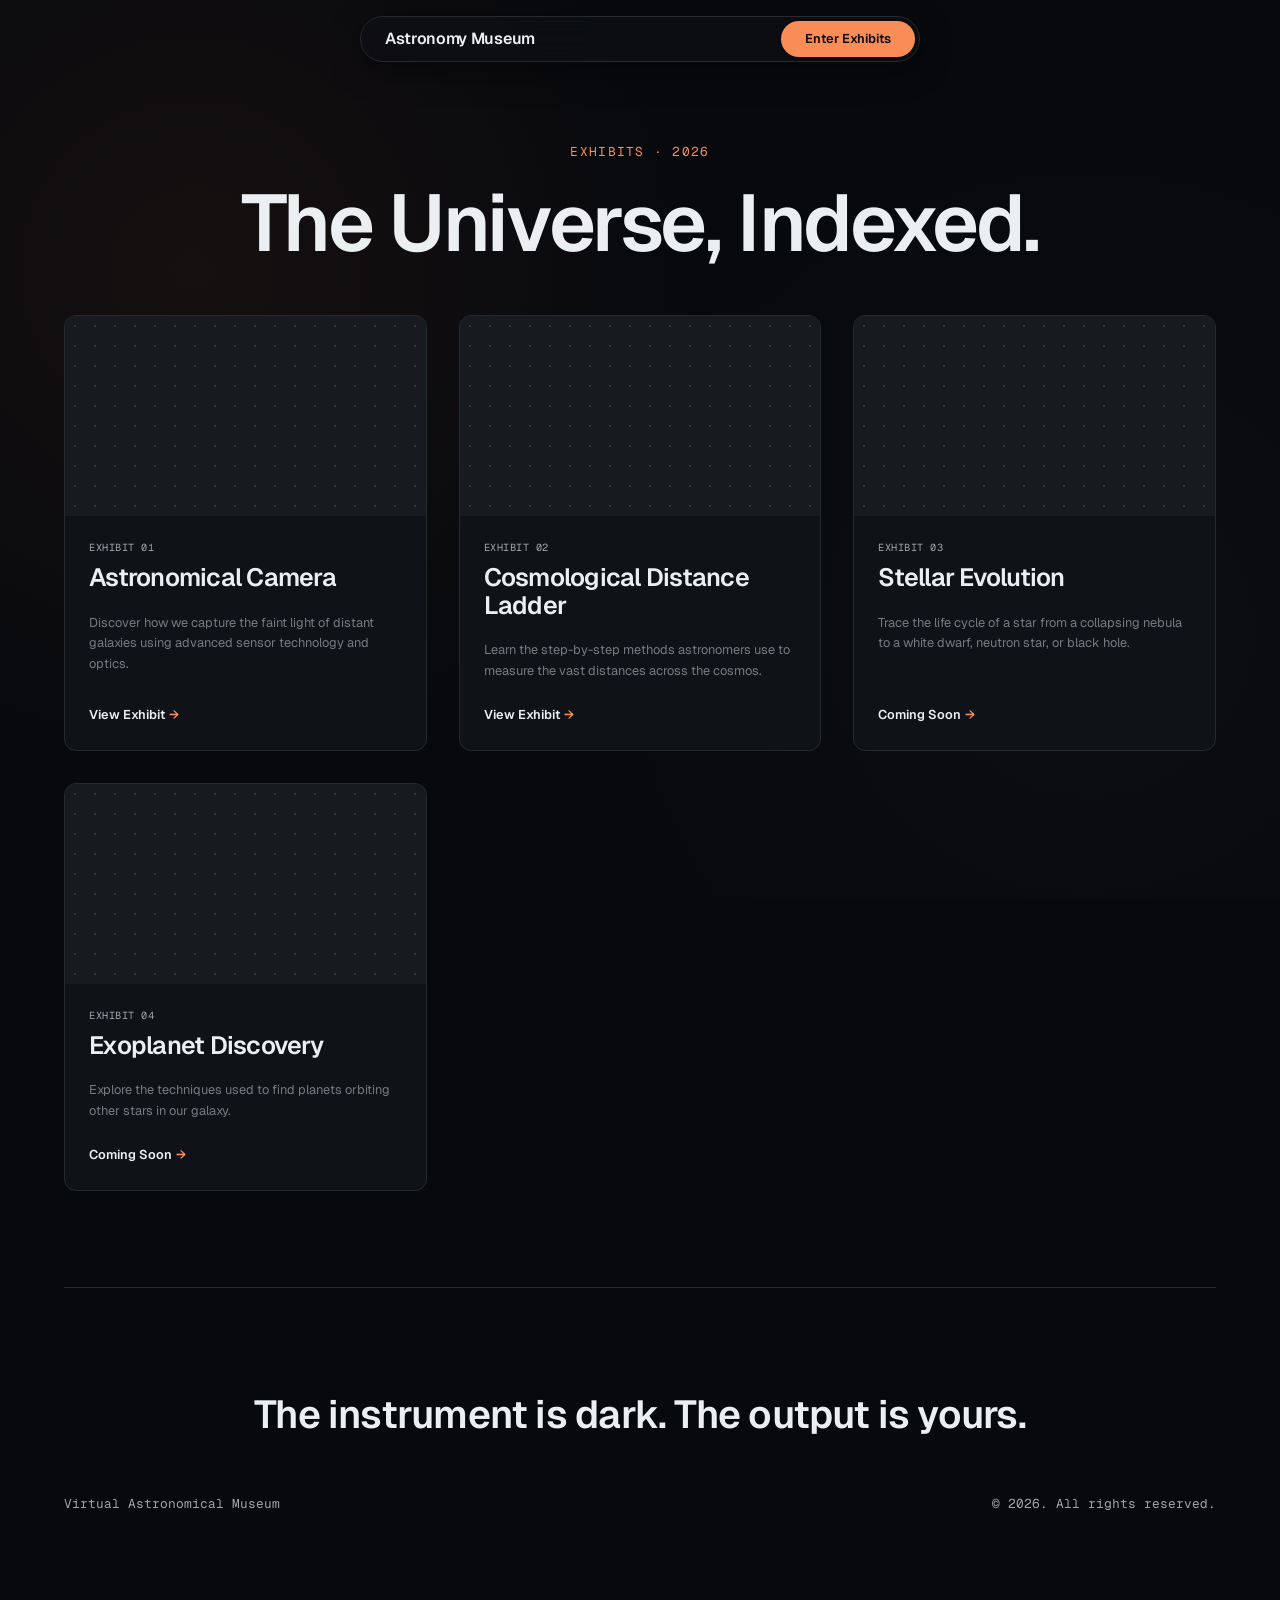
==== index.html @ e7913b39 "feat: initialize Hallmark project structure with comprehensive design references and component libra" ====
<!DOCTYPE html>
<html lang="ja">
<head>
  <meta charset="UTF-8">
  <meta name="viewport" content="width=device-width, initial-scale=1.0">
  <title>Virtual Astronomical Museum</title>
  <link rel="stylesheet" href="styles.css">
  <meta name="description" content="Explore the wonders of the universe in our Virtual Astronomical Museum.">
</head>
<body>
  <div class="page-container">
    
    <!-- Nav: N5 Floating Pill -->
    <nav class="nav-pill" aria-label="Main Navigation">
      <div class="nav-pill__wordmark">Astronomy Museum</div>
      <div class="nav-pill__actions">
        <a href="#exhibits" class="nav-pill__btn">Enter Exhibits</a>
      </div>
    </nav>

    <!-- Portfolio Grid Header -->
    <header class="portfolio-header" id="exhibits">
      <div class="portfolio-header__tagline">Exhibits · 2026</div>
      <h1 class="portfolio-header__title">The Universe, Indexed.</h1>
    </header>

    <!-- Macrostructure: 18 Portfolio Grid -->
    <main class="portfolio-grid">
      <!-- Exhibit 1 -->
      <article class="exhibit-card">
        <div class="exhibit-card__visual">
          <!-- Placeholder visual, could be an actual image -->
        </div>
        <div class="exhibit-card__content">
          <div class="exhibit-card__meta">Exhibit 01</div>
          <h2 class="exhibit-card__title">Astronomical Camera</h2>
          <p class="exhibit-card__desc">Discover how we capture the faint light of distant galaxies using advanced sensor technology and optics.</p>
          <a href="camera.html" class="exhibit-card__link">View Exhibit</a>
        </div>
      </article>

      <!-- Exhibit 2 -->
      <article class="exhibit-card">
        <div class="exhibit-card__visual">
        </div>
        <div class="exhibit-card__content">
          <div class="exhibit-card__meta">Exhibit 02</div>
          <h2 class="exhibit-card__title">Cosmological Distance Ladder</h2>
          <p class="exhibit-card__desc">Learn the step-by-step methods astronomers use to measure the vast distances across the cosmos.</p>
          <a href="cosmological_distance_ladder.html" class="exhibit-card__link">View Exhibit</a>
        </div>
      </article>

      <!-- Exhibit 3 (Placeholder) -->
      <article class="exhibit-card">
        <div class="exhibit-card__visual">
        </div>
        <div class="exhibit-card__content">
          <div class="exhibit-card__meta">Exhibit 03</div>
          <h2 class="exhibit-card__title">Stellar Evolution</h2>
          <p class="exhibit-card__desc">Trace the life cycle of a star from a collapsing nebula to a white dwarf, neutron star, or black hole.</p>
          <a href="#" class="exhibit-card__link">Coming Soon</a>
        </div>
      </article>

      <!-- Exhibit 4 (Placeholder) -->
      <article class="exhibit-card">
        <div class="exhibit-card__visual">
        </div>
        <div class="exhibit-card__content">
          <div class="exhibit-card__meta">Exhibit 04</div>
          <h2 class="exhibit-card__title">Exoplanet Discovery</h2>
          <p class="exhibit-card__desc">Explore the techniques used to find planets orbiting other stars in our galaxy.</p>
          <a href="#" class="exhibit-card__link">Coming Soon</a>
        </div>
      </article>
    </main>

    <!-- Footer: Ft5 Statement -->
    <footer class="footer-statement">
      <div class="footer-statement__text">
        The instrument is dark. The output is yours.
      </div>
      <div class="footer-statement__meta">
        <span>Virtual Astronomical Museum</span>
        <span>© 2026. All rights reserved.</span>
      </div>
    </footer>

  </div>
</body>
</html>
---- styles.css ----
/* Hallmark · genre: atmospheric · macrostructure: 18-portfolio-grid · theme: bloom · enrichment: none · nav: N5 · footer: Ft5 */

@import url('https://fonts.googleapis.com/css2?family=Geist:wght@400;600&family=Geist+Mono&display=swap');

:root {
  --color-paper: oklch(14% 0.01 260); /* Deep night sky, slight cool/blue tint */
  --color-paper-2: oklch(18% 0.012 260);
  --color-paper-3: oklch(22% 0.012 260);
  --color-rule: oklch(28% 0.01 260);
  --color-neutral: oklch(58% 0.01 260);
  --color-muted: oklch(72% 0.008 260);
  --color-ink: oklch(95% 0.005 260);
  
  /* Bloom accent: warm star/nebula orange-pink */
  --color-accent: oklch(75% 0.15 45); 
  --color-focus: oklch(75% 0.18 45);

  --font-display: 'Geist', system-ui, sans-serif;
  --font-body: 'Geist', system-ui, sans-serif;
  --font-outlier: 'Geist Mono', monospace;
  
  --space-xs: 0.25rem;
  --space-sm: 0.5rem;
  --space-md: 1rem;
  --space-lg: 1.5rem;
  --space-xl: 2rem;
  --space-2xl: 3rem;
  --space-3xl: 4rem;
  --space-4xl: 6rem;
  
  --text-xs: 0.64rem;
  --text-sm: 0.8rem;
  --text-base: 1rem;
  --text-md: 1.25rem;
  --text-lg: 1.5625rem;
  --text-xl: 1.9531rem;
  --text-2xl: 2.4414rem;
  --text-3xl: 3.0518rem;
  --text-display: clamp(2.75rem, 5vw + 1rem, 5.25rem);
}

/* Base */
*, *::before, *::after {
  box-sizing: border-box;
}

body, html {
  margin: 0;
  padding: 0;
  background: var(--color-paper);
  color: var(--color-ink);
  font-family: var(--font-body);
  font-weight: 400;
  line-height: 1.6;
  overflow-x: clip;
}

body {
  /* Atmospheric Bloom */
  background-image: 
    radial-gradient(circle at 15% 30%, oklch(40% 0.08 45 / 0.15) 0%, transparent 40%),
    radial-gradient(circle at 85% 70%, oklch(35% 0.06 280 / 0.1) 0%, transparent 40%);
  background-attachment: fixed;
  background-repeat: no-repeat;
}

/* Typography */
h1, h2, h3, h4 {
  font-family: var(--font-display);
  font-weight: 600;
  line-height: 1.1;
  margin: 0;
  letter-spacing: -0.03em;
}

a {
  color: inherit;
  text-decoration: none;
}

/* Layout */
.page-container {
  max-width: 1200px;
  margin: 0 auto;
  padding: 0 var(--space-lg);
  padding-bottom: var(--space-4xl);
}

/* N5 Floating Pill Nav */
.nav-pill {
  position: sticky;
  top: var(--space-md);
  margin: 0 auto var(--space-4xl) auto;
  max-width: 560px;
  background: oklch(18% 0.012 260 / 0.6);
  backdrop-filter: blur(12px) saturate(150%);
  border: 1px solid var(--color-rule);
  border-radius: 9999px;
  padding: var(--space-xs) var(--space-xs) var(--space-xs) var(--space-lg);
  display: flex;
  align-items: center;
  justify-content: space-between;
  z-index: 100;
  box-shadow: 0 8px 32px rgba(0, 0, 0, 0.4);
}

.nav-pill__wordmark {
  font-family: var(--font-display);
  font-weight: 600;
  letter-spacing: -0.02em;
  color: var(--color-ink);
}

.nav-pill__actions {
  display: flex;
  gap: var(--space-sm);
}

.nav-pill__btn {
  background: var(--color-accent);
  color: var(--color-paper);
  padding: var(--space-sm) var(--space-lg);
  border-radius: 9999px;
  font-weight: 600;
  font-size: var(--text-sm);
  transition: transform 0.2s ease, opacity 0.2s ease;
}

.nav-pill__btn:hover {
  transform: translateY(-1px);
  opacity: 0.9;
}

/* Portfolio Grid Header */
.portfolio-header {
  margin-bottom: var(--space-2xl);
  text-align: center;
}

.portfolio-header__tagline {
  font-family: var(--font-outlier);
  font-size: var(--text-sm);
  text-transform: uppercase;
  letter-spacing: 0.1em;
  color: var(--color-accent);
  margin-bottom: var(--space-md);
}

.portfolio-header__title {
  font-size: var(--text-display);
  margin-bottom: var(--space-md);
}

/* Portfolio Grid */
.portfolio-grid {
  display: grid;
  grid-template-columns: repeat(auto-fill, minmax(320px, 1fr));
  gap: var(--space-xl);
  margin-bottom: var(--space-4xl);
}

.exhibit-card {
  background: var(--color-paper-2);
  border: 1px solid var(--color-rule);
  border-radius: 12px;
  overflow: hidden;
  transition: transform 0.3s ease, box-shadow 0.3s ease;
  display: flex;
  flex-direction: column;
}

.exhibit-card:hover {
  transform: translateY(-4px);
  box-shadow: 0 12px 40px oklch(75% 0.15 45 / 0.1);
  border-color: var(--color-neutral);
}

.exhibit-card__visual {
  height: 200px;
  background: var(--color-paper-3);
  position: relative;
  display: flex;
  align-items: center;
  justify-content: center;
  overflow: hidden;
}

/* Temporary placeholder visuals for stars */
.exhibit-card__visual::before {
  content: '';
  position: absolute;
  top: 0; left: 0; right: 0; bottom: 0;
  background-image: radial-gradient(var(--color-neutral) 1px, transparent 1px);
  background-size: 20px 20px;
  opacity: 0.3;
}

.exhibit-card__visual img {
  width: 100%;
  height: 100%;
  object-fit: cover;
  position: relative;
  z-index: 1;
}

.exhibit-card__content {
  padding: var(--space-lg);
  display: flex;
  flex-direction: column;
  flex-grow: 1;
}

.exhibit-card__meta {
  font-family: var(--font-outlier);
  font-size: var(--text-xs);
  color: var(--color-muted);
  text-transform: uppercase;
  letter-spacing: 0.05em;
  margin-bottom: var(--space-sm);
}

.exhibit-card__title {
  font-size: var(--text-lg);
  margin-bottom: var(--space-sm);
}

.exhibit-card__desc {
  color: var(--color-neutral);
  font-size: var(--text-sm);
  margin-bottom: var(--space-lg);
  flex-grow: 1;
}

.exhibit-card__link {
  font-size: var(--text-sm);
  font-weight: 600;
  color: var(--color-ink);
  display: inline-flex;
  align-items: center;
  gap: var(--space-xs);
}

.exhibit-card__link::after {
  content: '→';
  color: var(--color-accent);
  transition: transform 0.2s ease;
}

.exhibit-card:hover .exhibit-card__link::after {
  transform: translateX(4px);
}

/* Ft5 Statement Footer */
.footer-statement {
  border-top: 1px solid var(--color-rule);
  padding-top: var(--space-4xl);
  padding-bottom: var(--space-2xl);
  text-align: center;
}

.footer-statement__text {
  font-size: var(--text-2xl);
  font-weight: 600;
  letter-spacing: -0.02em;
  margin-bottom: var(--space-2xl);
  max-width: 38ch;
  margin-left: auto;
  margin-right: auto;
}

.footer-statement__meta {
  display: flex;
  justify-content: space-between;
  align-items: center;
  font-family: var(--font-outlier);
  font-size: var(--text-sm);
  color: var(--color-muted);
}

@media (max-width: 768px) {
  .nav-pill {
    margin: var(--space-sm);
    max-width: none;
    padding: var(--space-sm);
    border-radius: 12px;
  }
  .portfolio-header__title {
    font-size: var(--text-3xl);
  }
  .portfolio-grid {
    grid-template-columns: 1fr;
  }
  .footer-statement__meta {
    flex-direction: column;
    gap: var(--space-md);
  }
  .footer-statement__text {
    font-size: var(--text-xl);
  }
}

/* =========================================
   Shared Component Styles (Exhibits)
   ========================================= */

/* S1 Left margin numbered / Common Section Headers */
.section-title {
  font-family: var(--font-display);
  font-size: var(--text-2xl);
  font-weight: 600;
  margin-bottom: var(--space-sm);
  display: flex;
  align-items: center;
  gap: var(--space-sm);
  letter-spacing: -0.02em;
}
.section-num {
  font-family: var(--font-outlier);
  display: inline-flex;
  align-items: center;
  justify-content: center;
  width: 40px;
  height: 40px;
  border-radius: 50%;
  background: var(--color-paper-3);
  color: var(--color-accent);
  font-size: var(--text-md);
  font-weight: 600;
  flex-shrink: 0;
  border: 1px solid var(--color-rule);
}
.section-lead {
  color: var(--color-muted);
  font-size: var(--text-md);
  margin-bottom: var(--space-2xl);
  max-width: 65ch;
}

/* Cards */
.card {
  background: var(--color-paper-2);
  border: 1px solid var(--color-rule);
  border-radius: 12px;
  padding: var(--space-xl);
}
.card h2 {
  font-size: var(--text-xl);
  margin-bottom: var(--space-xs);
  color: var(--color-ink);
}

/* Chips / Badges */
.chip, .stat-chip, .n-badge {
  display: inline-block;
  font-family: var(--font-outlier);
  font-size: var(--text-xs);
  text-transform: uppercase;
  letter-spacing: 0.05em;
  padding: 4px 12px;
  border-radius: 9999px;
  background: var(--color-paper-3);
  color: var(--color-accent);
  border: 1px solid var(--color-rule);
}

/* Buttons (C1 Outlined chip style + filled primary) */
.btn, button.btn-primary, button.btn-outline, button.btn {
  font-family: var(--font-body);
  font-size: var(--text-sm);
  font-weight: 600;
  padding: 10px 24px;
  border-radius: 9999px;
  border: 1px solid transparent;
  cursor: pointer;
  transition: transform 0.2s ease, filter 0.2s ease, opacity 0.2s ease;
  display: inline-flex;
  align-items: center;
  justify-content: center;
}
.btn:active, button.btn-primary:active, button.btn-outline:active {
  transform: scale(0.97);
}
.btn:disabled, button.btn-primary:disabled, button.btn-outline:disabled {
  opacity: 0.5;
  cursor: not-allowed;
  transform: none;
}
.btn-primary, button.btn-primary {
  background: var(--color-accent);
  color: var(--color-paper);
}
.btn-primary:hover:not(:disabled) {
  filter: brightness(1.1);
}
.btn-outline, button.btn-outline, button.btn.ghost {
  background: transparent;
  color: var(--color-accent);
  border-color: var(--color-rule);
}
.btn-outline:hover:not(:disabled), button.btn.ghost:hover:not(:disabled) {
  background: var(--color-paper-3);
}

/* Helper text / Hints */
.hint {
  font-size: var(--text-sm);
  color: var(--color-muted);
  margin-top: var(--space-md);
  padding: var(--space-md);
  background: var(--color-paper-2);
  border-radius: 8px;
  border: 1px solid var(--color-rule);
}
.hint b {
  color: var(--color-accent);
}

/* Interactive elements inputs */
input[type="range"] {
  accent-color: var(--color-accent);
}
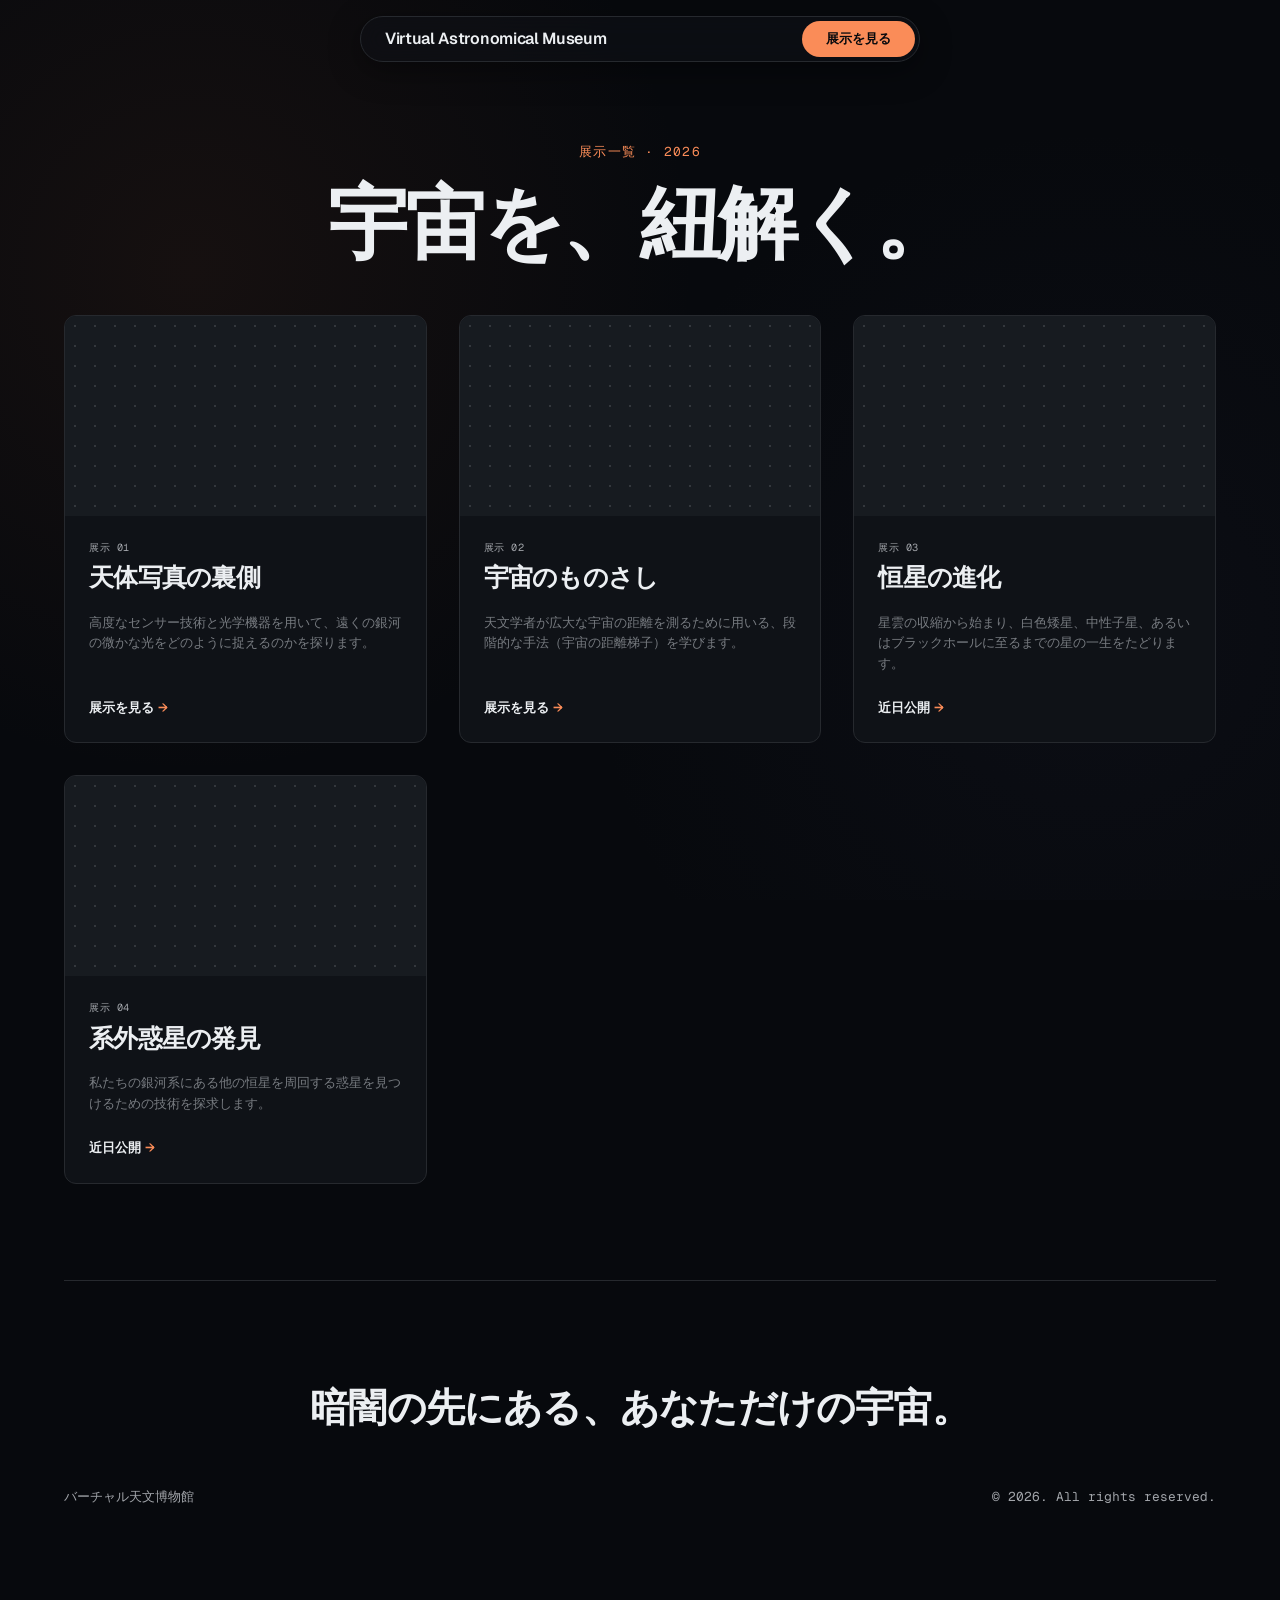
==== commit e62d613c: "refactor: clean up temporary development files and integrate spectrum logic into index.html" ====
--- a/index.html
+++ b/index.html
@@ -5,23 +5,23 @@
   <meta name="viewport" content="width=device-width, initial-scale=1.0">
   <title>Virtual Astronomical Museum</title>
   <link rel="stylesheet" href="styles.css">
-  <meta name="description" content="Explore the wonders of the universe in our Virtual Astronomical Museum.">
+  <meta name="description" content="バーチャル天文博物館で宇宙の不思議を探求しましょう。">
 </head>
 <body>
   <div class="page-container">
     
     <!-- Nav: N5 Floating Pill -->
     <nav class="nav-pill" aria-label="Main Navigation">
-      <div class="nav-pill__wordmark">Astronomy Museum</div>
+      <div class="nav-pill__wordmark">Virtual Astronomical Museum</div>
       <div class="nav-pill__actions">
-        <a href="#exhibits" class="nav-pill__btn">Enter Exhibits</a>
+        <a href="#exhibits" class="nav-pill__btn">展示を見る</a>
       </div>
     </nav>
 
     <!-- Portfolio Grid Header -->
     <header class="portfolio-header" id="exhibits">
-      <div class="portfolio-header__tagline">Exhibits · 2026</div>
-      <h1 class="portfolio-header__title">The Universe, Indexed.</h1>
+      <div class="portfolio-header__tagline">展示一覧 · 2026</div>
+      <h1 class="portfolio-header__title">宇宙を、紐解く。</h1>
     </header>
 
     <!-- Macrostructure: 18 Portfolio Grid -->
@@ -32,10 +32,10 @@
           <!-- Placeholder visual, could be an actual image -->
         </div>
         <div class="exhibit-card__content">
-          <div class="exhibit-card__meta">Exhibit 01</div>
-          <h2 class="exhibit-card__title">Astronomical Camera</h2>
-          <p class="exhibit-card__desc">Discover how we capture the faint light of distant galaxies using advanced sensor technology and optics.</p>
-          <a href="camera.html" class="exhibit-card__link">View Exhibit</a>
+          <div class="exhibit-card__meta">展示 01</div>
+          <h2 class="exhibit-card__title">天体写真の裏側</h2>
+          <p class="exhibit-card__desc">高度なセンサー技術と光学機器を用いて、遠くの銀河の微かな光をどのように捉えるのかを探ります。</p>
+          <a href="camera.html" class="exhibit-card__link">展示を見る</a>
         </div>
       </article>
 
@@ -44,10 +44,10 @@
         <div class="exhibit-card__visual">
         </div>
         <div class="exhibit-card__content">
-          <div class="exhibit-card__meta">Exhibit 02</div>
-          <h2 class="exhibit-card__title">Cosmological Distance Ladder</h2>
-          <p class="exhibit-card__desc">Learn the step-by-step methods astronomers use to measure the vast distances across the cosmos.</p>
-          <a href="cosmological_distance_ladder.html" class="exhibit-card__link">View Exhibit</a>
+          <div class="exhibit-card__meta">展示 02</div>
+          <h2 class="exhibit-card__title">宇宙のものさし</h2>
+          <p class="exhibit-card__desc">天文学者が広大な宇宙の距離を測るために用いる、段階的な手法（宇宙の距離梯子）を学びます。</p>
+          <a href="cosmological_distance_ladder.html" class="exhibit-card__link">展示を見る</a>
         </div>
       </article>
 
@@ -56,10 +56,10 @@
         <div class="exhibit-card__visual">
         </div>
         <div class="exhibit-card__content">
-          <div class="exhibit-card__meta">Exhibit 03</div>
-          <h2 class="exhibit-card__title">Stellar Evolution</h2>
-          <p class="exhibit-card__desc">Trace the life cycle of a star from a collapsing nebula to a white dwarf, neutron star, or black hole.</p>
-          <a href="#" class="exhibit-card__link">Coming Soon</a>
+          <div class="exhibit-card__meta">展示 03</div>
+          <h2 class="exhibit-card__title">恒星の進化</h2>
+          <p class="exhibit-card__desc">星雲の収縮から始まり、白色矮星、中性子星、あるいはブラックホールに至るまでの星の一生をたどります。</p>
+          <a href="#" class="exhibit-card__link">近日公開</a>
         </div>
       </article>
 
@@ -68,10 +68,10 @@
         <div class="exhibit-card__visual">
         </div>
         <div class="exhibit-card__content">
-          <div class="exhibit-card__meta">Exhibit 04</div>
-          <h2 class="exhibit-card__title">Exoplanet Discovery</h2>
-          <p class="exhibit-card__desc">Explore the techniques used to find planets orbiting other stars in our galaxy.</p>
-          <a href="#" class="exhibit-card__link">Coming Soon</a>
+          <div class="exhibit-card__meta">展示 04</div>
+          <h2 class="exhibit-card__title">系外惑星の発見</h2>
+          <p class="exhibit-card__desc">私たちの銀河系にある他の恒星を周回する惑星を見つけるための技術を探求します。</p>
+          <a href="#" class="exhibit-card__link">近日公開</a>
         </div>
       </article>
     </main>
@@ -79,10 +79,10 @@
     <!-- Footer: Ft5 Statement -->
     <footer class="footer-statement">
       <div class="footer-statement__text">
-        The instrument is dark. The output is yours.
+        暗闇の先にある、あなただけの宇宙。
       </div>
       <div class="footer-statement__meta">
-        <span>Virtual Astronomical Museum</span>
+        <span>バーチャル天文博物館</span>
         <span>© 2026. All rights reserved.</span>
       </div>
     </footer>
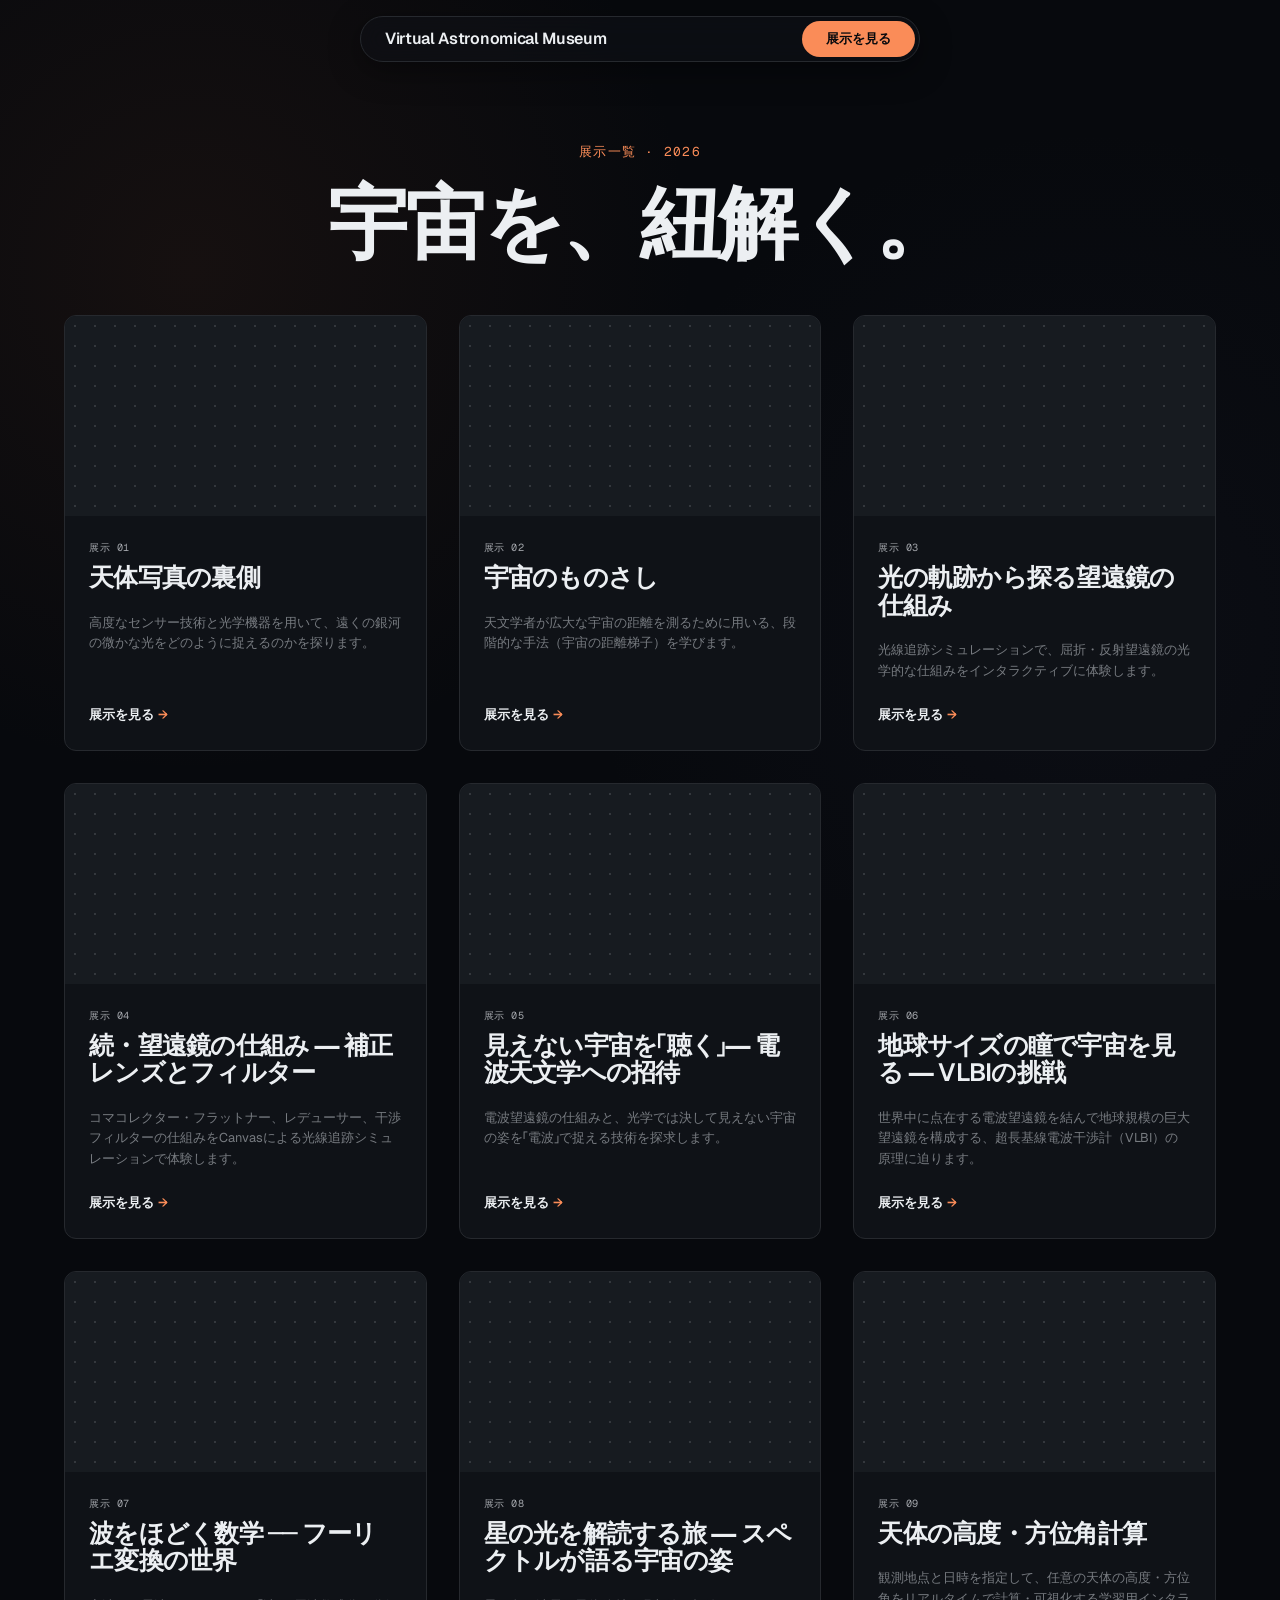
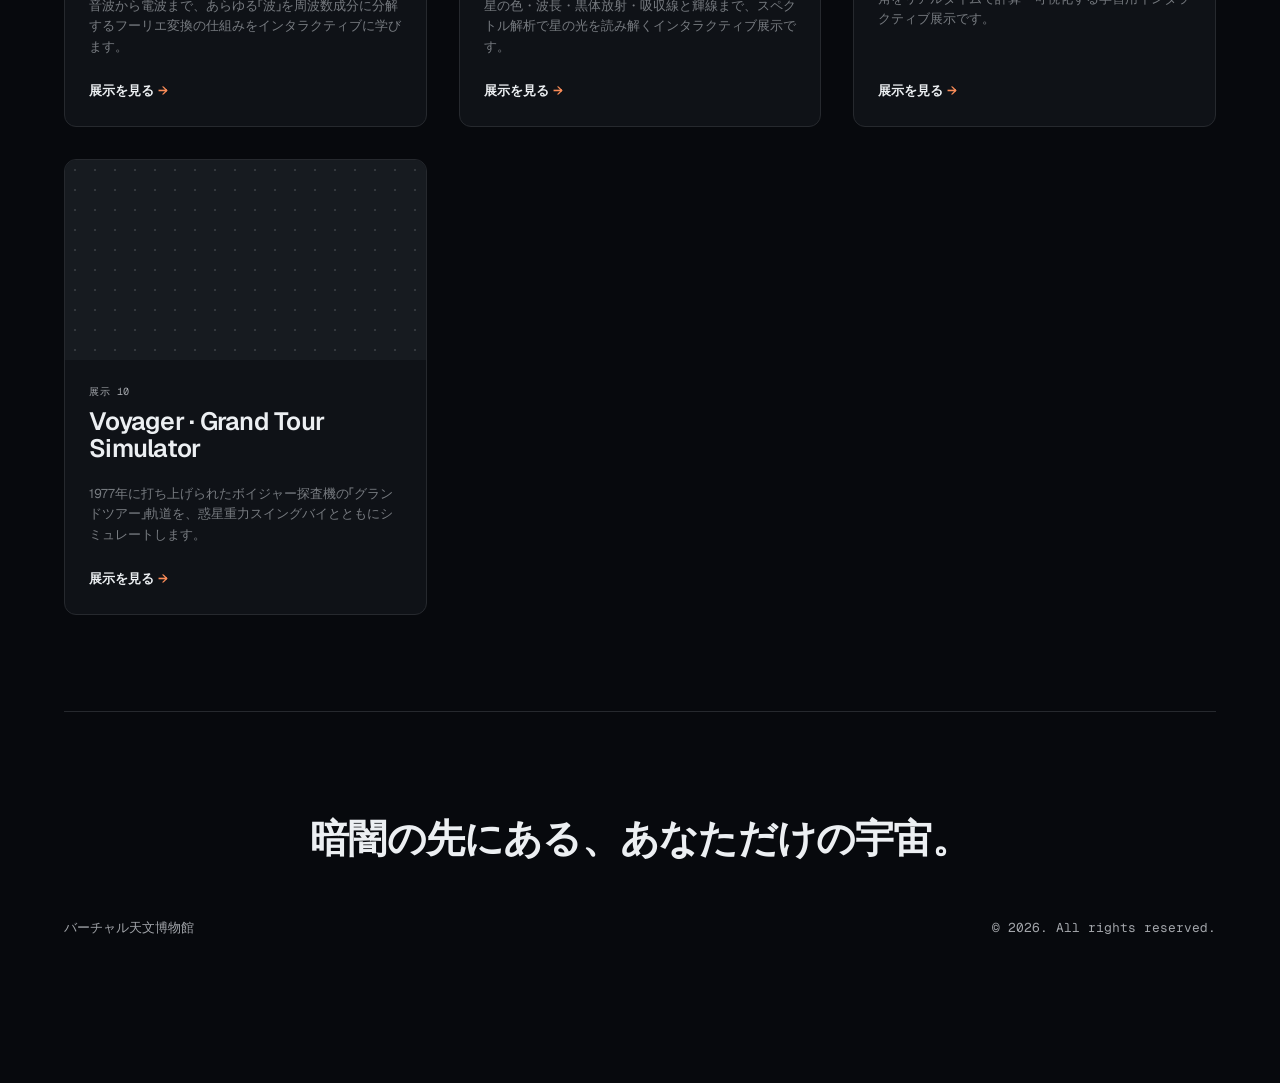
==== commit c1f16fcc: "Refactor code structure for improved readability and maintainability" ====
--- a/index.html
+++ b/index.html
@@ -1,92 +1,151 @@
-<!DOCTYPE html>
+<!doctype html>
 <html lang="ja">
-<head>
-  <meta charset="UTF-8">
-  <meta name="viewport" content="width=device-width, initial-scale=1.0">
-  <title>Virtual Astronomical Museum</title>
-  <link rel="stylesheet" href="styles.css">
-  <meta name="description" content="バーチャル天文博物館で宇宙の不思議を探求しましょう。">
-</head>
-<body>
-  <div class="page-container">
-    
-    <!-- Nav: N5 Floating Pill -->
-    <nav class="nav-pill" aria-label="Main Navigation">
-      <div class="nav-pill__wordmark">Virtual Astronomical Museum</div>
-      <div class="nav-pill__actions">
-        <a href="#exhibits" class="nav-pill__btn">展示を見る</a>
-      </div>
-    </nav>
+  <head>
+    <meta charset="UTF-8" />
+    <meta name="viewport" content="width=device-width, initial-scale=1.0" />
+    <title>Virtual Astronomical Museum</title>
+    <link rel="stylesheet" href="style.css" />
+    <meta name="description" content="バーチャル天文博物館で宇宙の不思議を探求しましょう。" />
+  </head>
+  <body>
+    <div class="page-container">
+      <!-- Nav: N5 Floating Pill -->
+      <nav class="nav-pill" aria-label="Main Navigation">
+        <div class="nav-pill__wordmark">Virtual Astronomical Museum</div>
+        <div class="nav-pill__actions">
+          <a href="#exhibits" class="nav-pill__btn">展示を見る</a>
+        </div>
+      </nav>
 
-    <!-- Portfolio Grid Header -->
-    <header class="portfolio-header" id="exhibits">
-      <div class="portfolio-header__tagline">展示一覧 · 2026</div>
-      <h1 class="portfolio-header__title">宇宙を、紐解く。</h1>
-    </header>
+      <!-- Portfolio Grid Header -->
+      <header class="portfolio-header" id="exhibits">
+        <div class="portfolio-header__tagline">展示一覧 · 2026</div>
+        <h1 class="portfolio-header__title">宇宙を、紐解く。</h1>
+      </header>
 
-    <!-- Macrostructure: 18 Portfolio Grid -->
-    <main class="portfolio-grid">
-      <!-- Exhibit 1 -->
-      <article class="exhibit-card">
-        <div class="exhibit-card__visual">
-          <!-- Placeholder visual, could be an actual image -->
+      <!-- Macrostructure: 18 Portfolio Grid -->
+      <main class="portfolio-grid">
+        <!-- Exhibit 1 -->
+        <article class="exhibit-card">
+          <div class="exhibit-card__visual">
+            <!-- Placeholder visual, could be an actual image -->
+          </div>
+          <div class="exhibit-card__content">
+            <div class="exhibit-card__meta">展示 01</div>
+            <h2 class="exhibit-card__title">天体写真の裏側</h2>
+            <p class="exhibit-card__desc">高度なセンサー技術と光学機器を用いて、遠くの銀河の微かな光をどのように捉えるのかを探ります。</p>
+            <a href="camera.html" class="exhibit-card__link">展示を見る</a>
+          </div>
+        </article>
+
+        <!-- Exhibit 2 -->
+        <article class="exhibit-card">
+          <div class="exhibit-card__visual"></div>
+          <div class="exhibit-card__content">
+            <div class="exhibit-card__meta">展示 02</div>
+            <h2 class="exhibit-card__title">宇宙のものさし</h2>
+            <p class="exhibit-card__desc">天文学者が広大な宇宙の距離を測るために用いる、段階的な手法（宇宙の距離梯子）を学びます。</p>
+            <a href="cosmological_distance_ladder.html" class="exhibit-card__link">展示を見る</a>
+          </div>
+        </article>
+
+        <!-- Exhibit 3 -->
+        <article class="exhibit-card">
+          <div class="exhibit-card__visual"></div>
+          <div class="exhibit-card__content">
+            <div class="exhibit-card__meta">展示 03</div>
+            <h2 class="exhibit-card__title">光の軌跡から探る望遠鏡の仕組み</h2>
+            <p class="exhibit-card__desc">光線追跡シミュレーションで、屈折・反射望遠鏡の光学的な仕組みをインタラクティブに体験します。</p>
+            <a href="telescope.html" class="exhibit-card__link">展示を見る</a>
+          </div>
+        </article>
+
+        <!-- Exhibit 4 -->
+        <article class="exhibit-card">
+          <div class="exhibit-card__visual"></div>
+          <div class="exhibit-card__content">
+            <div class="exhibit-card__meta">展示 04</div>
+            <h2 class="exhibit-card__title">続・望遠鏡の仕組み ― 補正レンズとフィルター</h2>
+            <p class="exhibit-card__desc">コマコレクター・フラットナー、レデューサー、干渉フィルターの仕組みをCanvasによる光線追跡シミュレーションで体験します。</p>
+            <a href="lens.html" class="exhibit-card__link">展示を見る</a>
+          </div>
+        </article>
+
+        <!-- Exhibit 5 -->
+        <article class="exhibit-card">
+          <div class="exhibit-card__visual"></div>
+          <div class="exhibit-card__content">
+            <div class="exhibit-card__meta">展示 05</div>
+            <h2 class="exhibit-card__title">見えない宇宙を「聴く」― 電波天文学への招待</h2>
+            <p class="exhibit-card__desc">電波望遠鏡の仕組みと、光学では決して見えない宇宙の姿を「電波」で捉える技術を探求します。</p>
+            <a href="radio_telescope.html" class="exhibit-card__link">展示を見る</a>
+          </div>
+        </article>
+
+        <!-- Exhibit 6 -->
+        <article class="exhibit-card">
+          <div class="exhibit-card__visual"></div>
+          <div class="exhibit-card__content">
+            <div class="exhibit-card__meta">展示 06</div>
+            <h2 class="exhibit-card__title">地球サイズの瞳で宇宙を見る ― VLBIの挑戦</h2>
+            <p class="exhibit-card__desc">世界中に点在する電波望遠鏡を結んで地球規模の巨大望遠鏡を構成する、超長基線電波干渉計（VLBI）の原理に迫ります。</p>
+            <a href="vlbi.html" class="exhibit-card__link">展示を見る</a>
+          </div>
+        </article>
+
+        <!-- Exhibit 7 -->
+        <article class="exhibit-card">
+          <div class="exhibit-card__visual"></div>
+          <div class="exhibit-card__content">
+            <div class="exhibit-card__meta">展示 07</div>
+            <h2 class="exhibit-card__title">波をほどく数学 ── フーリエ変換の世界</h2>
+            <p class="exhibit-card__desc">音波から電波まで、あらゆる「波」を周波数成分に分解するフーリエ変換の仕組みをインタラクティブに学びます。</p>
+            <a href="fourier-transform.html" class="exhibit-card__link">展示を見る</a>
+          </div>
+        </article>
+
+        <!-- Exhibit 8 -->
+        <article class="exhibit-card">
+          <div class="exhibit-card__visual"></div>
+          <div class="exhibit-card__content">
+            <div class="exhibit-card__meta">展示 08</div>
+            <h2 class="exhibit-card__title">星の光を解読する旅 ― スペクトルが語る宇宙の姿</h2>
+            <p class="exhibit-card__desc">星の色・波長・黒体放射・吸収線と輝線まで、スペクトル解析で星の光を読み解くインタラクティブ展示です。</p>
+            <a href="spectrum.html" class="exhibit-card__link">展示を見る</a>
+          </div>
+        </article>
+
+        <!-- Exhibit 9 -->
+        <article class="exhibit-card">
+          <div class="exhibit-card__visual"></div>
+          <div class="exhibit-card__content">
+            <div class="exhibit-card__meta">展示 09</div>
+            <h2 class="exhibit-card__title">天体の高度・方位角計算</h2>
+            <p class="exhibit-card__desc">観測地点と日時を指定して、任意の天体の高度・方位角をリアルタイムで計算・可視化する学習用インタラクティブ展示です。</p>
+            <a href="cal.html" class="exhibit-card__link">展示を見る</a>
+          </div>
+        </article>
+
+        <!-- Exhibit 10 -->
+        <article class="exhibit-card">
+          <div class="exhibit-card__visual"></div>
+          <div class="exhibit-card__content">
+            <div class="exhibit-card__meta">展示 10</div>
+            <h2 class="exhibit-card__title">Voyager · Grand Tour Simulator</h2>
+            <p class="exhibit-card__desc">1977年に打ち上げられたボイジャー探査機の「グランドツアー」軌道を、惑星重力スイングバイとともにシミュレートします。</p>
+            <a href="Voyager.html" class="exhibit-card__link">展示を見る</a>
+          </div>
+        </article>
+      </main>
+
+      <!-- Footer: Ft5 Statement -->
+      <footer class="footer-statement">
+        <div class="footer-statement__text">暗闇の先にある、あなただけの宇宙。</div>
+        <div class="footer-statement__meta">
+          <span>バーチャル天文博物館</span>
+          <span>© 2026. All rights reserved.</span>
         </div>
-        <div class="exhibit-card__content">
-          <div class="exhibit-card__meta">展示 01</div>
-          <h2 class="exhibit-card__title">天体写真の裏側</h2>
-          <p class="exhibit-card__desc">高度なセンサー技術と光学機器を用いて、遠くの銀河の微かな光をどのように捉えるのかを探ります。</p>
-          <a href="camera.html" class="exhibit-card__link">展示を見る</a>
-        </div>
-      </article>
-
-      <!-- Exhibit 2 -->
-      <article class="exhibit-card">
-        <div class="exhibit-card__visual">
-        </div>
-        <div class="exhibit-card__content">
-          <div class="exhibit-card__meta">展示 02</div>
-          <h2 class="exhibit-card__title">宇宙のものさし</h2>
-          <p class="exhibit-card__desc">天文学者が広大な宇宙の距離を測るために用いる、段階的な手法（宇宙の距離梯子）を学びます。</p>
-          <a href="cosmological_distance_ladder.html" class="exhibit-card__link">展示を見る</a>
-        </div>
-      </article>
-
-      <!-- Exhibit 3 (Placeholder) -->
-      <article class="exhibit-card">
-        <div class="exhibit-card__visual">
-        </div>
-        <div class="exhibit-card__content">
-          <div class="exhibit-card__meta">展示 03</div>
-          <h2 class="exhibit-card__title">恒星の進化</h2>
-          <p class="exhibit-card__desc">星雲の収縮から始まり、白色矮星、中性子星、あるいはブラックホールに至るまでの星の一生をたどります。</p>
-          <a href="#" class="exhibit-card__link">近日公開</a>
-        </div>
-      </article>
-
-      <!-- Exhibit 4 (Placeholder) -->
-      <article class="exhibit-card">
-        <div class="exhibit-card__visual">
-        </div>
-        <div class="exhibit-card__content">
-          <div class="exhibit-card__meta">展示 04</div>
-          <h2 class="exhibit-card__title">系外惑星の発見</h2>
-          <p class="exhibit-card__desc">私たちの銀河系にある他の恒星を周回する惑星を見つけるための技術を探求します。</p>
-          <a href="#" class="exhibit-card__link">近日公開</a>
-        </div>
-      </article>
-    </main>
-
-    <!-- Footer: Ft5 Statement -->
-    <footer class="footer-statement">
-      <div class="footer-statement__text">
-        暗闇の先にある、あなただけの宇宙。
-      </div>
-      <div class="footer-statement__meta">
-        <span>バーチャル天文博物館</span>
-        <span>© 2026. All rights reserved.</span>
-      </div>
-    </footer>
-
-  </div>
-</body>
+      </footer>
+    </div>
+  </body>
 </html>
--- a/style.css
+++ b/style.css
@@ -0,0 +1,422 @@
+/* Hallmark · genre: atmospheric · macrostructure: 18-portfolio-grid · theme: bloom · enrichment: none · nav: N5 · footer: Ft5 */
+
+@import url('https://fonts.googleapis.com/css2?family=Geist:wght@400;600&family=Geist+Mono&display=swap');
+
+:root {
+  --color-paper: oklch(14% 0.01 260); /* Deep night sky, slight cool/blue tint */
+  --color-paper-2: oklch(18% 0.012 260);
+  --color-paper-3: oklch(22% 0.012 260);
+  --color-rule: oklch(28% 0.01 260);
+  --color-neutral: oklch(58% 0.01 260);
+  --color-muted: oklch(72% 0.008 260);
+  --color-ink: oklch(95% 0.005 260);
+  
+  /* Bloom accent: warm star/nebula orange-pink */
+  --color-accent: oklch(75% 0.15 45); 
+  --color-focus: oklch(75% 0.18 45);
+
+  --font-display: 'Geist', system-ui, sans-serif;
+  --font-body: 'Geist', system-ui, sans-serif;
+  --font-outlier: 'Geist Mono', monospace;
+  
+  --space-xs: 0.25rem;
+  --space-sm: 0.5rem;
+  --space-md: 1rem;
+  --space-lg: 1.5rem;
+  --space-xl: 2rem;
+  --space-2xl: 3rem;
+  --space-3xl: 4rem;
+  --space-4xl: 6rem;
+  
+  --text-xs: 0.64rem;
+  --text-sm: 0.8rem;
+  --text-base: 1rem;
+  --text-md: 1.25rem;
+  --text-lg: 1.5625rem;
+  --text-xl: 1.9531rem;
+  --text-2xl: 2.4414rem;
+  --text-3xl: 3.0518rem;
+  --text-display: clamp(2.75rem, 5vw + 1rem, 5.25rem);
+}
+
+/* Base */
+*, *::before, *::after {
+  box-sizing: border-box;
+}
+
+body, html {
+  margin: 0;
+  padding: 0;
+  background: var(--color-paper);
+  color: var(--color-ink);
+  font-family: var(--font-body);
+  font-weight: 400;
+  line-height: 1.6;
+  overflow-x: clip;
+}
+
+body {
+  /* Atmospheric Bloom */
+  background-image: 
+    radial-gradient(circle at 15% 30%, oklch(40% 0.08 45 / 0.15) 0%, transparent 40%),
+    radial-gradient(circle at 85% 70%, oklch(35% 0.06 280 / 0.1) 0%, transparent 40%);
+  background-attachment: fixed;
+  background-repeat: no-repeat;
+}
+
+/* Typography */
+h1, h2, h3, h4 {
+  font-family: var(--font-display);
+  font-weight: 600;
+  line-height: 1.1;
+  margin: 0;
+  letter-spacing: -0.03em;
+}
+
+a {
+  color: inherit;
+  text-decoration: none;
+}
+
+/* Layout */
+.page-container {
+  max-width: 1200px;
+  margin: 0 auto;
+  padding: 0 var(--space-lg);
+  padding-bottom: var(--space-4xl);
+}
+
+/* N5 Floating Pill Nav */
+.nav-pill {
+  position: sticky;
+  top: var(--space-md);
+  margin: 0 auto var(--space-4xl) auto;
+  max-width: 560px;
+  background: oklch(18% 0.012 260 / 0.6);
+  backdrop-filter: blur(12px) saturate(150%);
+  border: 1px solid var(--color-rule);
+  border-radius: 9999px;
+  padding: var(--space-xs) var(--space-xs) var(--space-xs) var(--space-lg);
+  display: flex;
+  align-items: center;
+  justify-content: space-between;
+  z-index: 100;
+  box-shadow: 0 8px 32px rgba(0, 0, 0, 0.4);
+}
+
+.nav-pill__wordmark {
+  font-family: var(--font-display);
+  font-weight: 600;
+  letter-spacing: -0.02em;
+  color: var(--color-ink);
+}
+
+.nav-pill__actions {
+  display: flex;
+  gap: var(--space-sm);
+}
+
+.nav-pill__btn {
+  background: var(--color-accent);
+  color: var(--color-paper);
+  padding: var(--space-sm) var(--space-lg);
+  border-radius: 9999px;
+  font-weight: 600;
+  font-size: var(--text-sm);
+  transition: transform 0.2s ease, opacity 0.2s ease;
+}
+
+.nav-pill__btn:hover {
+  transform: translateY(-1px);
+  opacity: 0.9;
+}
+
+/* Portfolio Grid Header */
+.portfolio-header {
+  margin-bottom: var(--space-2xl);
+  text-align: center;
+}
+
+.portfolio-header__tagline {
+  font-family: var(--font-outlier);
+  font-size: var(--text-sm);
+  text-transform: uppercase;
+  letter-spacing: 0.1em;
+  color: var(--color-accent);
+  margin-bottom: var(--space-md);
+}
+
+.portfolio-header__title {
+  font-size: var(--text-display);
+  margin-bottom: var(--space-md);
+}
+
+/* Portfolio Grid */
+.portfolio-grid {
+  display: grid;
+  grid-template-columns: repeat(auto-fill, minmax(320px, 1fr));
+  gap: var(--space-xl);
+  margin-bottom: var(--space-4xl);
+}
+
+.exhibit-card {
+  background: var(--color-paper-2);
+  border: 1px solid var(--color-rule);
+  border-radius: 12px;
+  overflow: hidden;
+  transition: transform 0.3s ease, box-shadow 0.3s ease;
+  display: flex;
+  flex-direction: column;
+}
+
+.exhibit-card:hover {
+  transform: translateY(-4px);
+  box-shadow: 0 12px 40px oklch(75% 0.15 45 / 0.1);
+  border-color: var(--color-neutral);
+}
+
+.exhibit-card__visual {
+  height: 200px;
+  background: var(--color-paper-3);
+  position: relative;
+  display: flex;
+  align-items: center;
+  justify-content: center;
+  overflow: hidden;
+}
+
+/* Temporary placeholder visuals for stars */
+.exhibit-card__visual::before {
+  content: '';
+  position: absolute;
+  top: 0; left: 0; right: 0; bottom: 0;
+  background-image: radial-gradient(var(--color-neutral) 1px, transparent 1px);
+  background-size: 20px 20px;
+  opacity: 0.3;
+}
+
+.exhibit-card__visual img {
+  width: 100%;
+  height: 100%;
+  object-fit: cover;
+  position: relative;
+  z-index: 1;
+}
+
+.exhibit-card__content {
+  padding: var(--space-lg);
+  display: flex;
+  flex-direction: column;
+  flex-grow: 1;
+}
+
+.exhibit-card__meta {
+  font-family: var(--font-outlier);
+  font-size: var(--text-xs);
+  color: var(--color-muted);
+  text-transform: uppercase;
+  letter-spacing: 0.05em;
+  margin-bottom: var(--space-sm);
+}
+
+.exhibit-card__title {
+  font-size: var(--text-lg);
+  margin-bottom: var(--space-sm);
+}
+
+.exhibit-card__desc {
+  color: var(--color-neutral);
+  font-size: var(--text-sm);
+  margin-bottom: var(--space-lg);
+  flex-grow: 1;
+}
+
+.exhibit-card__link {
+  font-size: var(--text-sm);
+  font-weight: 600;
+  color: var(--color-ink);
+  display: inline-flex;
+  align-items: center;
+  gap: var(--space-xs);
+}
+
+.exhibit-card__link::after {
+  content: '→';
+  color: var(--color-accent);
+  transition: transform 0.2s ease;
+}
+
+.exhibit-card:hover .exhibit-card__link::after {
+  transform: translateX(4px);
+}
+
+/* Ft5 Statement Footer */
+.footer-statement {
+  border-top: 1px solid var(--color-rule);
+  padding-top: var(--space-4xl);
+  padding-bottom: var(--space-2xl);
+  text-align: center;
+}
+
+.footer-statement__text {
+  font-size: var(--text-2xl);
+  font-weight: 600;
+  letter-spacing: -0.02em;
+  margin-bottom: var(--space-2xl);
+  max-width: 38ch;
+  margin-left: auto;
+  margin-right: auto;
+}
+
+.footer-statement__meta {
+  display: flex;
+  justify-content: space-between;
+  align-items: center;
+  font-family: var(--font-outlier);
+  font-size: var(--text-sm);
+  color: var(--color-muted);
+}
+
+@media (max-width: 768px) {
+  .nav-pill {
+    margin: var(--space-sm);
+    max-width: none;
+    padding: var(--space-sm);
+    border-radius: 12px;
+  }
+  .portfolio-header__title {
+    font-size: var(--text-3xl);
+  }
+  .portfolio-grid {
+    grid-template-columns: 1fr;
+  }
+  .footer-statement__meta {
+    flex-direction: column;
+    gap: var(--space-md);
+  }
+  .footer-statement__text {
+    font-size: var(--text-xl);
+  }
+}
+
+/* =========================================
+   Shared Component Styles (Exhibits)
+   ========================================= */
+
+/* S1 Left margin numbered / Common Section Headers */
+.section-title {
+  font-family: var(--font-display);
+  font-size: var(--text-2xl);
+  font-weight: 600;
+  margin-bottom: var(--space-sm);
+  display: flex;
+  align-items: center;
+  gap: var(--space-sm);
+  letter-spacing: -0.02em;
+}
+.section-num {
+  font-family: var(--font-outlier);
+  display: inline-flex;
+  align-items: center;
+  justify-content: center;
+  width: 40px;
+  height: 40px;
+  border-radius: 50%;
+  background: var(--color-paper-3);
+  color: var(--color-accent);
+  font-size: var(--text-md);
+  font-weight: 600;
+  flex-shrink: 0;
+  border: 1px solid var(--color-rule);
+}
+.section-lead {
+  color: var(--color-muted);
+  font-size: var(--text-md);
+  margin-bottom: var(--space-2xl);
+  max-width: 65ch;
+}
+
+/* Cards */
+.card {
+  background: var(--color-paper-2);
+  border: 1px solid var(--color-rule);
+  border-radius: 12px;
+  padding: var(--space-xl);
+}
+.card h2 {
+  font-size: var(--text-xl);
+  margin-bottom: var(--space-xs);
+  color: var(--color-ink);
+}
+
+/* Chips / Badges */
+.chip, .stat-chip, .n-badge {
+  display: inline-block;
+  font-family: var(--font-outlier);
+  font-size: var(--text-xs);
+  text-transform: uppercase;
+  letter-spacing: 0.05em;
+  padding: 4px 12px;
+  border-radius: 9999px;
+  background: var(--color-paper-3);
+  color: var(--color-accent);
+  border: 1px solid var(--color-rule);
+}
+
+/* Buttons (C1 Outlined chip style + filled primary) */
+.btn, button.btn-primary, button.btn-outline, button.btn {
+  font-family: var(--font-body);
+  font-size: var(--text-sm);
+  font-weight: 600;
+  padding: 10px 24px;
+  border-radius: 9999px;
+  border: 1px solid transparent;
+  cursor: pointer;
+  transition: transform 0.2s ease, filter 0.2s ease, opacity 0.2s ease;
+  display: inline-flex;
+  align-items: center;
+  justify-content: center;
+}
+.btn:active, button.btn-primary:active, button.btn-outline:active {
+  transform: scale(0.97);
+}
+.btn:disabled, button.btn-primary:disabled, button.btn-outline:disabled {
+  opacity: 0.5;
+  cursor: not-allowed;
+  transform: none;
+}
+.btn-primary, button.btn-primary {
+  background: var(--color-accent);
+  color: var(--color-paper);
+}
+.btn-primary:hover:not(:disabled) {
+  filter: brightness(1.1);
+}
+.btn-outline, button.btn-outline, button.btn.ghost {
+  background: transparent;
+  color: var(--color-accent);
+  border-color: var(--color-rule);
+}
+.btn-outline:hover:not(:disabled), button.btn.ghost:hover:not(:disabled) {
+  background: var(--color-paper-3);
+}
+
+/* Helper text / Hints */
+.hint {
+  font-size: var(--text-sm);
+  color: var(--color-muted);
+  margin-top: var(--space-md);
+  padding: var(--space-md);
+  background: var(--color-paper-2);
+  border-radius: 8px;
+  border: 1px solid var(--color-rule);
+}
+.hint b {
+  color: var(--color-accent);
+}
+
+/* Interactive elements inputs */
+input[type="range"] {
+  accent-color: var(--color-accent);
+}
+
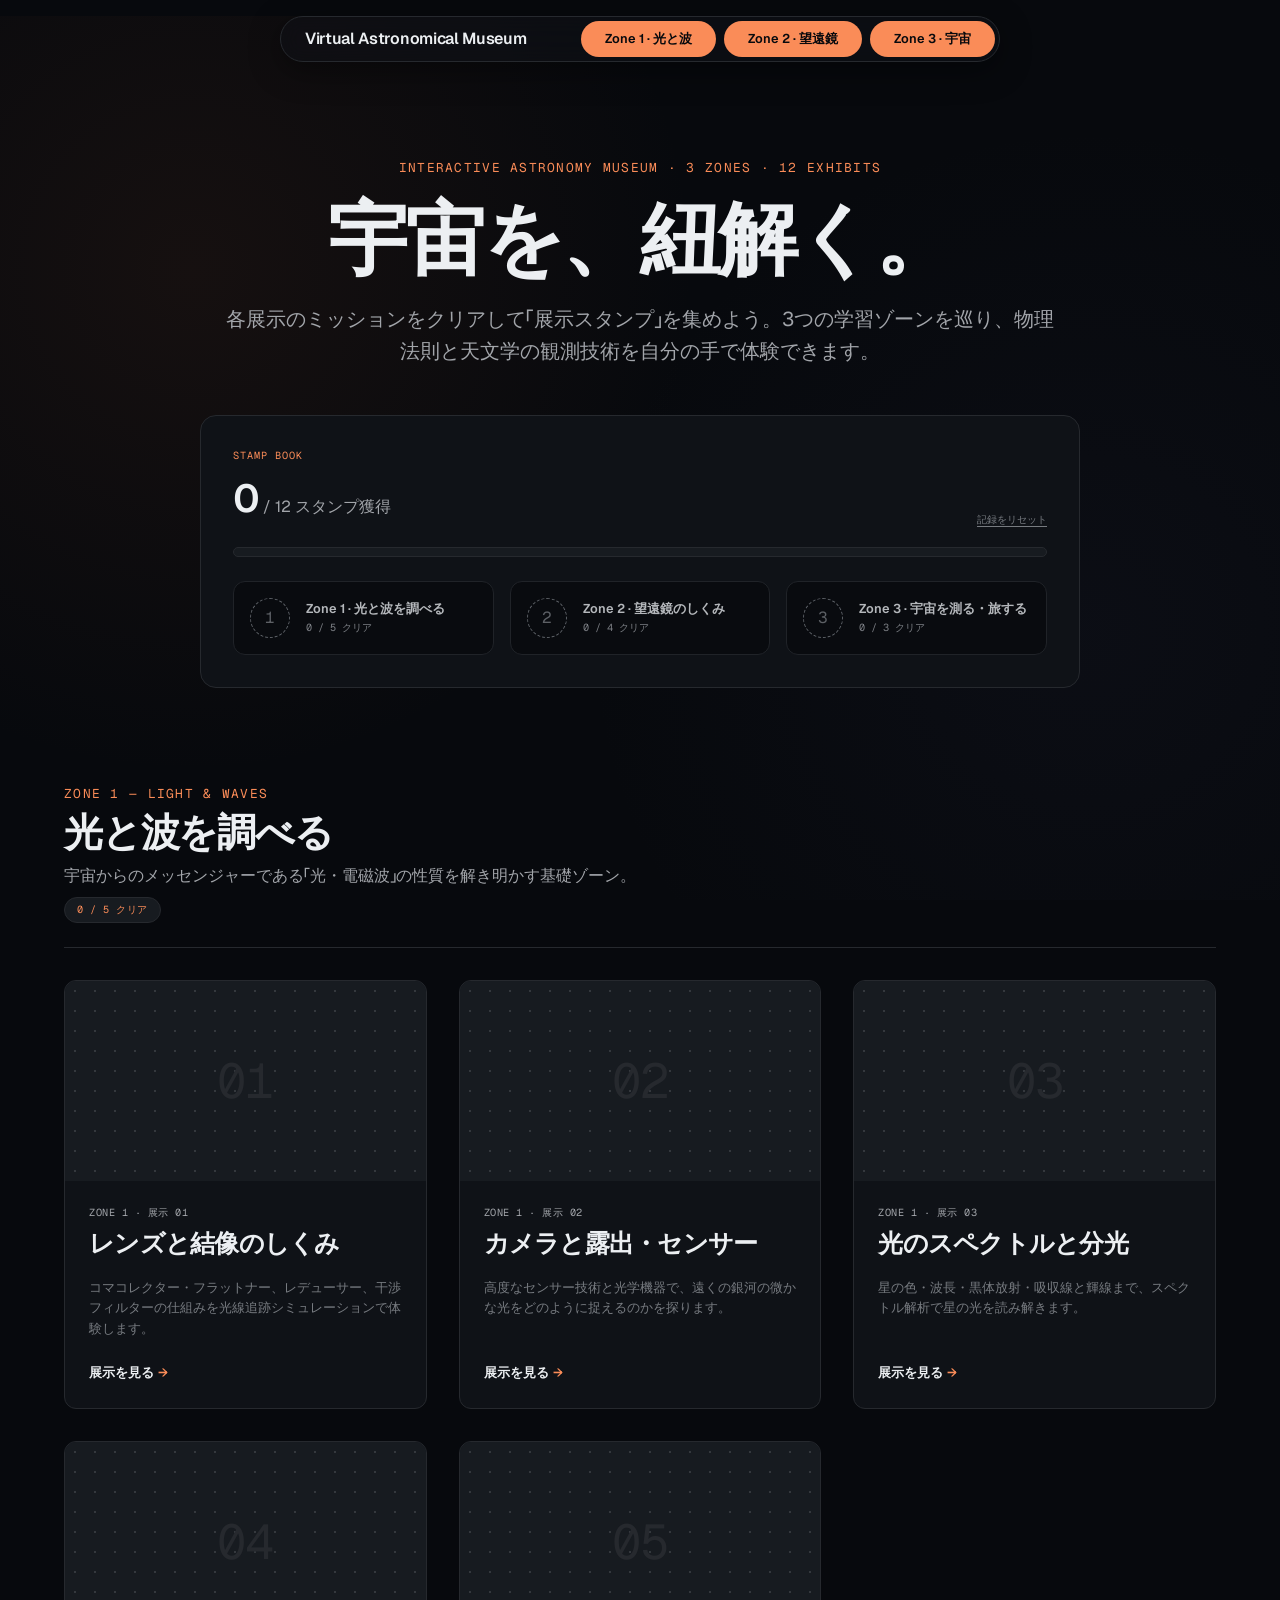
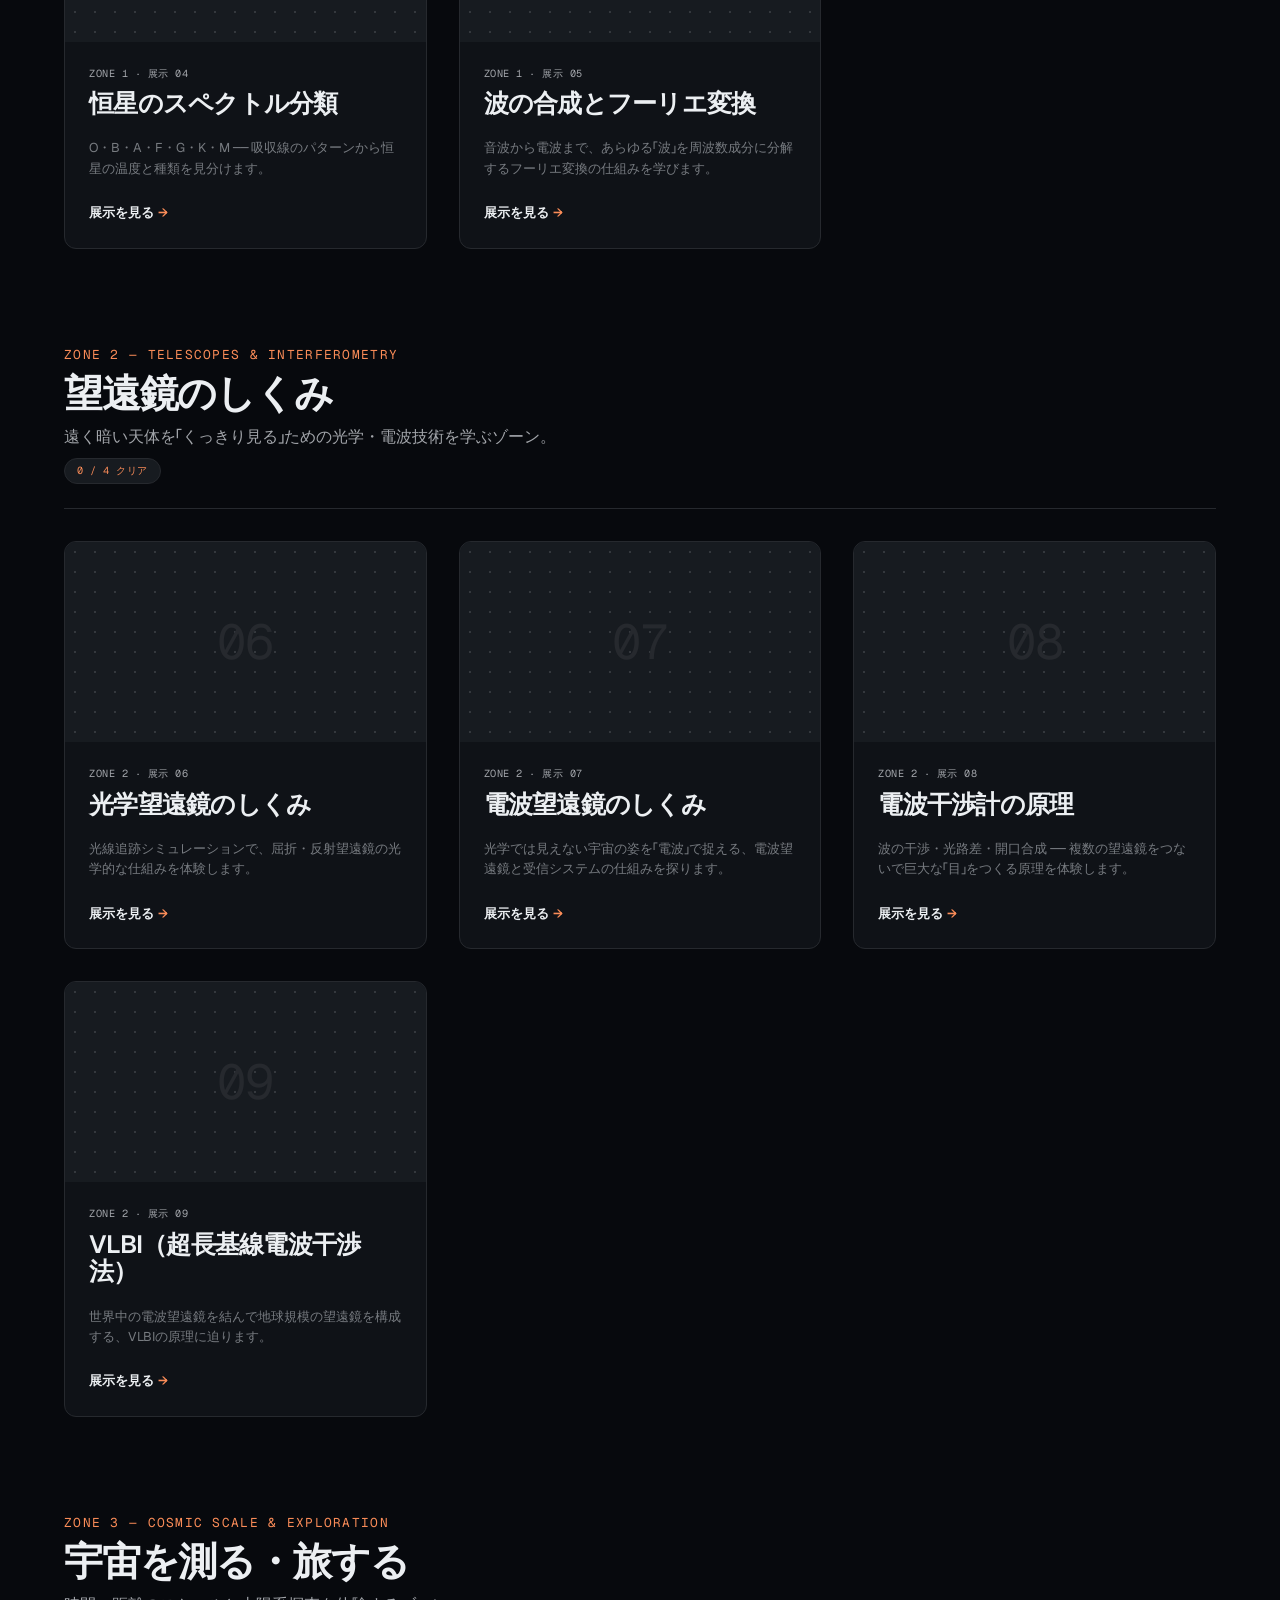
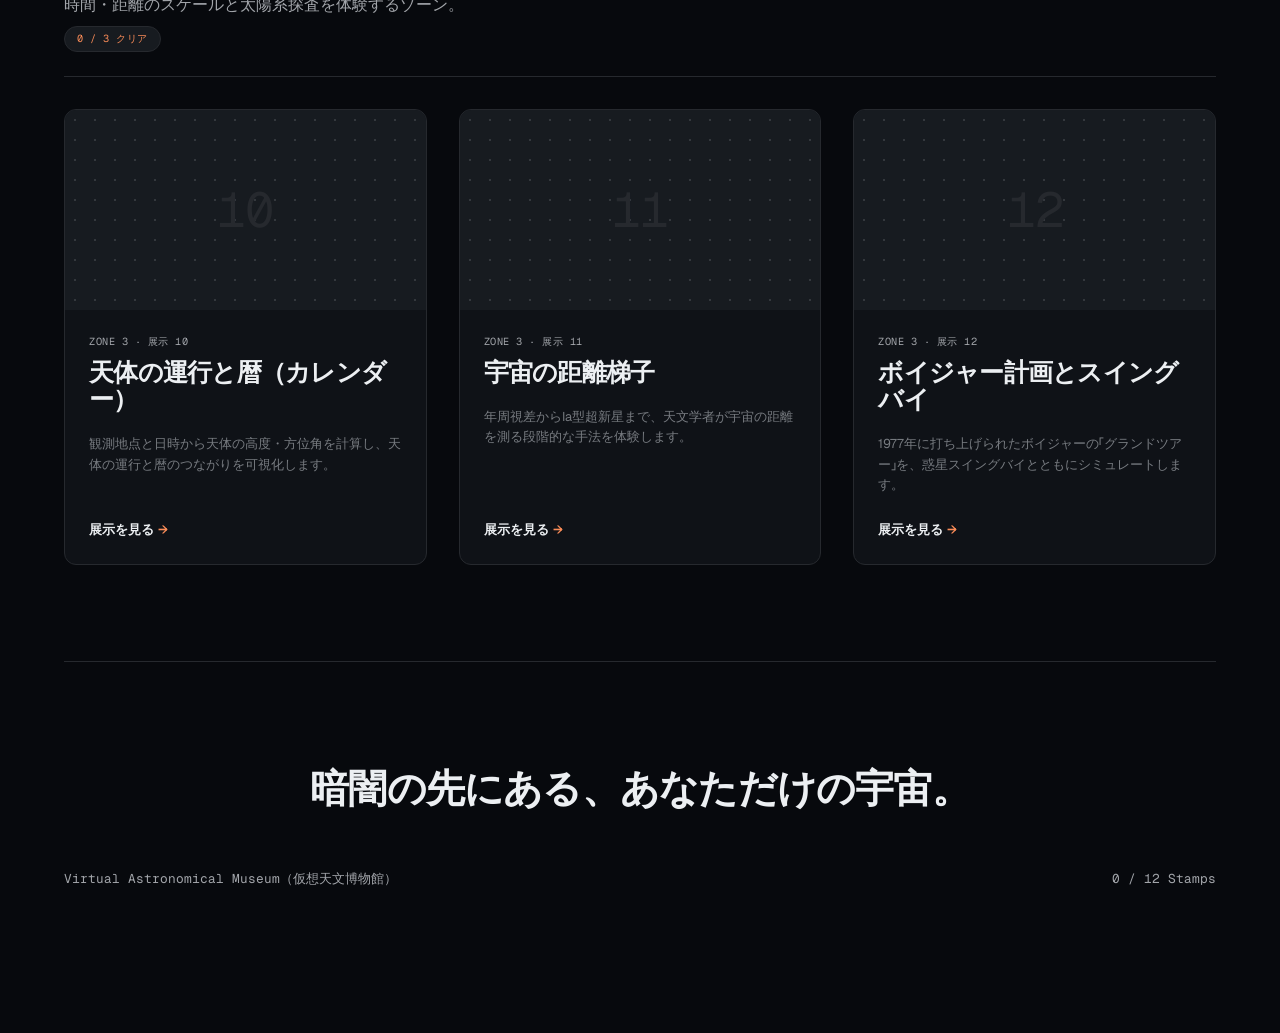
==== commit 9aada986: "feat: Add common UI script and enhance mission features across exhibits - Included common UI script " ====
--- a/index.html
+++ b/index.html
@@ -3,147 +3,44 @@
   <head>
     <meta charset="UTF-8" />
     <meta name="viewport" content="width=device-width, initial-scale=1.0" />
-    <title>Virtual Astronomical Museum</title>
+    <title>Virtual Astronomical Museum | 仮想天文博物館</title>
     <link rel="stylesheet" href="style.css" />
-    <meta name="description" content="バーチャル天文博物館で宇宙の不思議を探求しましょう。" />
+    <script src="common-ui.js" defer></script>
+    <meta name="description" content="バーチャル天文博物館で、光と波・望遠鏡のしくみ・宇宙のスケールをインタラクティブに探求しましょう。" />
   </head>
   <body>
     <div class="page-container">
       <!-- Nav: N5 Floating Pill -->
-      <nav class="nav-pill" aria-label="Main Navigation">
+      <nav class="nav-pill" aria-label="Main Navigation" style="max-width: 720px; margin-top: var(--space-md)">
         <div class="nav-pill__wordmark">Virtual Astronomical Museum</div>
         <div class="nav-pill__actions">
-          <a href="#exhibits" class="nav-pill__btn">展示を見る</a>
+          <a href="#zone-light" class="nav-pill__btn">Zone 1 · 光と波</a>
+          <a href="#zone-telescope" class="nav-pill__btn">Zone 2 · 望遠鏡</a>
+          <a href="#zone-cosmos" class="nav-pill__btn">Zone 3 · 宇宙</a>
         </div>
       </nav>
 
       <!-- Portfolio Grid Header -->
       <header class="portfolio-header" id="exhibits">
-        <div class="portfolio-header__tagline">展示一覧 · 2026</div>
+        <div class="portfolio-header__tagline">Interactive Astronomy Museum · 3 Zones · 12 Exhibits</div>
         <h1 class="portfolio-header__title">宇宙を、紐解く。</h1>
+        <p class="section-lead" style="margin-left: auto; margin-right: auto">
+          各展示のミッションをクリアして「展示スタンプ」を集めよう。3つの学習ゾーンを巡り、物理法則と天文学の観測技術を自分の手で体験できます。
+        </p>
       </header>
 
-      <!-- Macrostructure: 18 Portfolio Grid -->
-      <main class="portfolio-grid">
-        <!-- Exhibit 1 -->
-        <article class="exhibit-card">
-          <div class="exhibit-card__visual">
-            <!-- Placeholder visual, could be an actual image -->
-          </div>
-          <div class="exhibit-card__content">
-            <div class="exhibit-card__meta">展示 01</div>
-            <h2 class="exhibit-card__title">天体写真の裏側</h2>
-            <p class="exhibit-card__desc">高度なセンサー技術と光学機器を用いて、遠くの銀河の微かな光をどのように捉えるのかを探ります。</p>
-            <a href="camera.html" class="exhibit-card__link">展示を見る</a>
-          </div>
-        </article>
+      <!-- スタンプ帳ダッシュボード（common-ui.js により動的描画） -->
+      <section id="vam-dashboard" class="vam-dashboard" aria-label="スタンプ帳ダッシュボード"></section>
 
-        <!-- Exhibit 2 -->
-        <article class="exhibit-card">
-          <div class="exhibit-card__visual"></div>
-          <div class="exhibit-card__content">
-            <div class="exhibit-card__meta">展示 02</div>
-            <h2 class="exhibit-card__title">宇宙のものさし</h2>
-            <p class="exhibit-card__desc">天文学者が広大な宇宙の距離を測るために用いる、段階的な手法（宇宙の距離梯子）を学びます。</p>
-            <a href="cosmological_distance_ladder.html" class="exhibit-card__link">展示を見る</a>
-          </div>
-        </article>
-
-        <!-- Exhibit 3 -->
-        <article class="exhibit-card">
-          <div class="exhibit-card__visual"></div>
-          <div class="exhibit-card__content">
-            <div class="exhibit-card__meta">展示 03</div>
-            <h2 class="exhibit-card__title">光の軌跡から探る望遠鏡の仕組み</h2>
-            <p class="exhibit-card__desc">光線追跡シミュレーションで、屈折・反射望遠鏡の光学的な仕組みをインタラクティブに体験します。</p>
-            <a href="telescope.html" class="exhibit-card__link">展示を見る</a>
-          </div>
-        </article>
-
-        <!-- Exhibit 4 -->
-        <article class="exhibit-card">
-          <div class="exhibit-card__visual"></div>
-          <div class="exhibit-card__content">
-            <div class="exhibit-card__meta">展示 04</div>
-            <h2 class="exhibit-card__title">続・望遠鏡の仕組み ― 補正レンズとフィルター</h2>
-            <p class="exhibit-card__desc">コマコレクター・フラットナー、レデューサー、干渉フィルターの仕組みをCanvasによる光線追跡シミュレーションで体験します。</p>
-            <a href="lens.html" class="exhibit-card__link">展示を見る</a>
-          </div>
-        </article>
-
-        <!-- Exhibit 5 -->
-        <article class="exhibit-card">
-          <div class="exhibit-card__visual"></div>
-          <div class="exhibit-card__content">
-            <div class="exhibit-card__meta">展示 05</div>
-            <h2 class="exhibit-card__title">見えない宇宙を「聴く」― 電波天文学への招待</h2>
-            <p class="exhibit-card__desc">電波望遠鏡の仕組みと、光学では決して見えない宇宙の姿を「電波」で捉える技術を探求します。</p>
-            <a href="radio_telescope.html" class="exhibit-card__link">展示を見る</a>
-          </div>
-        </article>
-
-        <!-- Exhibit 6 -->
-        <article class="exhibit-card">
-          <div class="exhibit-card__visual"></div>
-          <div class="exhibit-card__content">
-            <div class="exhibit-card__meta">展示 06</div>
-            <h2 class="exhibit-card__title">地球サイズの瞳で宇宙を見る ― VLBIの挑戦</h2>
-            <p class="exhibit-card__desc">世界中に点在する電波望遠鏡を結んで地球規模の巨大望遠鏡を構成する、超長基線電波干渉計（VLBI）の原理に迫ります。</p>
-            <a href="vlbi.html" class="exhibit-card__link">展示を見る</a>
-          </div>
-        </article>
-
-        <!-- Exhibit 7 -->
-        <article class="exhibit-card">
-          <div class="exhibit-card__visual"></div>
-          <div class="exhibit-card__content">
-            <div class="exhibit-card__meta">展示 07</div>
-            <h2 class="exhibit-card__title">波をほどく数学 ── フーリエ変換の世界</h2>
-            <p class="exhibit-card__desc">音波から電波まで、あらゆる「波」を周波数成分に分解するフーリエ変換の仕組みをインタラクティブに学びます。</p>
-            <a href="fourier-transform.html" class="exhibit-card__link">展示を見る</a>
-          </div>
-        </article>
-
-        <!-- Exhibit 8 -->
-        <article class="exhibit-card">
-          <div class="exhibit-card__visual"></div>
-          <div class="exhibit-card__content">
-            <div class="exhibit-card__meta">展示 08</div>
-            <h2 class="exhibit-card__title">星の光を解読する旅 ― スペクトルが語る宇宙の姿</h2>
-            <p class="exhibit-card__desc">星の色・波長・黒体放射・吸収線と輝線まで、スペクトル解析で星の光を読み解くインタラクティブ展示です。</p>
-            <a href="spectrum.html" class="exhibit-card__link">展示を見る</a>
-          </div>
-        </article>
-
-        <!-- Exhibit 9 -->
-        <article class="exhibit-card">
-          <div class="exhibit-card__visual"></div>
-          <div class="exhibit-card__content">
-            <div class="exhibit-card__meta">展示 09</div>
-            <h2 class="exhibit-card__title">天体の高度・方位角計算</h2>
-            <p class="exhibit-card__desc">観測地点と日時を指定して、任意の天体の高度・方位角をリアルタイムで計算・可視化する学習用インタラクティブ展示です。</p>
-            <a href="cal.html" class="exhibit-card__link">展示を見る</a>
-          </div>
-        </article>
-
-        <!-- Exhibit 10 -->
-        <article class="exhibit-card">
-          <div class="exhibit-card__visual"></div>
-          <div class="exhibit-card__content">
-            <div class="exhibit-card__meta">展示 10</div>
-            <h2 class="exhibit-card__title">Voyager · Grand Tour Simulator</h2>
-            <p class="exhibit-card__desc">1977年に打ち上げられたボイジャー探査機の「グランドツアー」軌道を、惑星重力スイングバイとともにシミュレートします。</p>
-            <a href="Voyager.html" class="exhibit-card__link">展示を見る</a>
-          </div>
-        </article>
-      </main>
+      <!-- ゾーン別展示カードグリッド（common-ui.js により VAM_CATALOG から動的描画） -->
+      <main id="vam-zones"></main>
 
       <!-- Footer: Ft5 Statement -->
       <footer class="footer-statement">
         <div class="footer-statement__text">暗闇の先にある、あなただけの宇宙。</div>
         <div class="footer-statement__meta">
-          <span>バーチャル天文博物館</span>
-          <span>© 2026. All rights reserved.</span>
+          <span>Virtual Astronomical Museum（仮想天文博物館）</span>
+          <span data-vam="stamp-count">0 / 12 Stamps</span>
         </div>
       </footer>
     </div>
--- a/style.css
+++ b/style.css
@@ -1,24 +1,30 @@
 /* Hallmark · genre: atmospheric · macrostructure: 18-portfolio-grid · theme: bloom · enrichment: none · nav: N5 · footer: Ft5 */
 
-@import url('https://fonts.googleapis.com/css2?family=Geist:wght@400;600&family=Geist+Mono&display=swap');
+@import url("https://fonts.googleapis.com/css2?family=Geist:wght@400;600&family=Geist+Mono&display=swap");
 
 :root {
-  --color-paper: oklch(14% 0.01 260); /* Deep night sky, slight cool/blue tint */
+  --color-paper: oklch(
+    14% 0.01 260
+  ); /* Deep night sky, slight cool/blue tint */
   --color-paper-2: oklch(18% 0.012 260);
   --color-paper-3: oklch(22% 0.012 260);
   --color-rule: oklch(28% 0.01 260);
   --color-neutral: oklch(58% 0.01 260);
   --color-muted: oklch(72% 0.008 260);
   --color-ink: oklch(95% 0.005 260);
-  
+
   /* Bloom accent: warm star/nebula orange-pink */
-  --color-accent: oklch(75% 0.15 45); 
+  --color-accent: oklch(75% 0.15 45);
   --color-focus: oklch(75% 0.18 45);
-
-  --font-display: 'Geist', system-ui, sans-serif;
-  --font-body: 'Geist', system-ui, sans-serif;
-  --font-outlier: 'Geist Mono', monospace;
-  
+  --color-accent-soft: oklch(75% 0.15 45 / 0.12);
+  --color-accent-glow: oklch(75% 0.15 45 / 0.25);
+  --color-glass: oklch(18% 0.012 260 / 0.72);
+  --shadow-float: 0 12px 40px oklch(0% 0 0 / 0.45);
+
+  --font-display: "Geist", system-ui, sans-serif;
+  --font-body: "Geist", system-ui, sans-serif;
+  --font-outlier: "Geist Mono", monospace;
+
   --space-xs: 0.25rem;
   --space-sm: 0.5rem;
   --space-md: 1rem;
@@ -27,7 +33,7 @@
   --space-2xl: 3rem;
   --space-3xl: 4rem;
   --space-4xl: 6rem;
-  
+
   --text-xs: 0.64rem;
   --text-sm: 0.8rem;
   --text-base: 1rem;
@@ -40,11 +46,14 @@
 }
 
 /* Base */
-*, *::before, *::after {
+*,
+*::before,
+*::after {
   box-sizing: border-box;
 }
 
-body, html {
+body,
+html {
   margin: 0;
   padding: 0;
   background: var(--color-paper);
@@ -57,15 +66,26 @@
 
 body {
   /* Atmospheric Bloom */
-  background-image: 
-    radial-gradient(circle at 15% 30%, oklch(40% 0.08 45 / 0.15) 0%, transparent 40%),
-    radial-gradient(circle at 85% 70%, oklch(35% 0.06 280 / 0.1) 0%, transparent 40%);
+  background-image:
+    radial-gradient(
+      circle at 15% 30%,
+      oklch(40% 0.08 45 / 0.15) 0%,
+      transparent 40%
+    ),
+    radial-gradient(
+      circle at 85% 70%,
+      oklch(35% 0.06 280 / 0.1) 0%,
+      transparent 40%
+    );
   background-attachment: fixed;
   background-repeat: no-repeat;
 }
 
 /* Typography */
-h1, h2, h3, h4 {
+h1,
+h2,
+h3,
+h4 {
   font-family: var(--font-display);
   font-weight: 600;
   line-height: 1.1;
@@ -123,7 +143,9 @@
   border-radius: 9999px;
   font-weight: 600;
   font-size: var(--text-sm);
-  transition: transform 0.2s ease, opacity 0.2s ease;
+  transition:
+    transform 0.2s ease,
+    opacity 0.2s ease;
 }
 
 .nav-pill__btn:hover {
@@ -164,7 +186,9 @@
   border: 1px solid var(--color-rule);
   border-radius: 12px;
   overflow: hidden;
-  transition: transform 0.3s ease, box-shadow 0.3s ease;
+  transition:
+    transform 0.3s ease,
+    box-shadow 0.3s ease;
   display: flex;
   flex-direction: column;
 }
@@ -187,9 +211,12 @@
 
 /* Temporary placeholder visuals for stars */
 .exhibit-card__visual::before {
-  content: '';
+  content: "";
   position: absolute;
-  top: 0; left: 0; right: 0; bottom: 0;
+  top: 0;
+  left: 0;
+  right: 0;
+  bottom: 0;
   background-image: radial-gradient(var(--color-neutral) 1px, transparent 1px);
   background-size: 20px 20px;
   opacity: 0.3;
@@ -241,7 +268,7 @@
 }
 
 .exhibit-card__link::after {
-  content: '→';
+  content: "→";
   color: var(--color-accent);
   transition: transform 0.2s ease;
 }
@@ -350,7 +377,9 @@
 }
 
 /* Chips / Badges */
-.chip, .stat-chip, .n-badge {
+.chip,
+.stat-chip,
+.n-badge {
   display: inline-block;
   font-family: var(--font-outlier);
   font-size: var(--text-xs);
@@ -364,7 +393,10 @@
 }
 
 /* Buttons (C1 Outlined chip style + filled primary) */
-.btn, button.btn-primary, button.btn-outline, button.btn {
+.btn,
+button.btn-primary,
+button.btn-outline,
+button.btn {
   font-family: var(--font-body);
   font-size: var(--text-sm);
   font-weight: 600;
@@ -372,32 +404,43 @@
   border-radius: 9999px;
   border: 1px solid transparent;
   cursor: pointer;
-  transition: transform 0.2s ease, filter 0.2s ease, opacity 0.2s ease;
+  transition:
+    transform 0.2s ease,
+    filter 0.2s ease,
+    opacity 0.2s ease;
   display: inline-flex;
   align-items: center;
   justify-content: center;
 }
-.btn:active, button.btn-primary:active, button.btn-outline:active {
+.btn:active,
+button.btn-primary:active,
+button.btn-outline:active {
   transform: scale(0.97);
 }
-.btn:disabled, button.btn-primary:disabled, button.btn-outline:disabled {
+.btn:disabled,
+button.btn-primary:disabled,
+button.btn-outline:disabled {
   opacity: 0.5;
   cursor: not-allowed;
   transform: none;
 }
-.btn-primary, button.btn-primary {
+.btn-primary,
+button.btn-primary {
   background: var(--color-accent);
   color: var(--color-paper);
 }
 .btn-primary:hover:not(:disabled) {
   filter: brightness(1.1);
 }
-.btn-outline, button.btn-outline, button.btn.ghost {
+.btn-outline,
+button.btn-outline,
+button.btn.ghost {
   background: transparent;
   color: var(--color-accent);
   border-color: var(--color-rule);
 }
-.btn-outline:hover:not(:disabled), button.btn.ghost:hover:not(:disabled) {
+.btn-outline:hover:not(:disabled),
+button.btn.ghost:hover:not(:disabled) {
   background: var(--color-paper-3);
 }
 
@@ -420,3 +463,883 @@
   accent-color: var(--color-accent);
 }
 
+/* === specific to cal.html === */
+/* Layout 2-col */
+.layout {
+  display: grid;
+  grid-template-columns: 1fr 1fr;
+  gap: var(--space-xl);
+  align-items: start;
+}
+
+/* Cards */
+.card {
+  background: var(--color-paper-2);
+  border: 1px solid var(--color-rule);
+  border-radius: 12px;
+  padding: var(--space-xl);
+  margin-bottom: var(--space-xl);
+}
+.card h2 {
+  font-size: var(--text-xl);
+  margin-bottom: var(--space-md);
+  color: var(--color-ink);
+}
+
+/* Section title with number */
+.section-title {
+  font-family: var(--font-display);
+  font-size: var(--text-md);
+  font-weight: 600;
+  margin-bottom: var(--space-lg);
+  display: flex;
+  align-items: center;
+  gap: var(--space-sm);
+  letter-spacing: -0.02em;
+}
+.section-num {
+  font-family: var(--font-outlier);
+  display: inline-flex;
+  align-items: center;
+  justify-content: center;
+  width: 34px;
+  height: 34px;
+  border-radius: 50%;
+  background: var(--color-paper-3);
+  color: var(--color-accent);
+  font-size: var(--text-base);
+  font-weight: 600;
+  flex-shrink: 0;
+  border: 1px solid var(--color-rule);
+}
+
+/* Chips */
+.chip {
+  display: inline-block;
+  font-family: var(--font-outlier);
+  font-size: var(--text-xs);
+  text-transform: uppercase;
+  letter-spacing: 0.05em;
+  padding: 4px 12px;
+  border-radius: 9999px;
+  background: var(--color-paper-3);
+  color: var(--color-accent);
+  border: 1px solid var(--color-rule);
+}
+
+/* Inputs */
+label {
+  display: block;
+  font-size: var(--text-sm);
+  color: var(--color-muted);
+  margin: var(--space-md) 0 var(--space-xs);
+  font-family: var(--font-outlier);
+  text-transform: uppercase;
+  letter-spacing: 0.03em;
+  font-size: var(--text-xs);
+}
+input[type="number"],
+input[type="datetime-local"] {
+  width: 100%;
+  padding: 10px 12px;
+  border-radius: 8px;
+  border: 1px solid var(--color-rule);
+  background: var(--color-paper-3);
+  color: var(--color-ink);
+  font-size: var(--text-base);
+  font-family: var(--font-body);
+}
+input:focus {
+  outline: none;
+  border-color: var(--color-focus);
+}
+input[type="range"] {
+  accent-color: var(--color-accent);
+}
+.grid2 {
+  display: grid;
+  grid-template-columns: 1fr 1fr;
+  gap: var(--space-md);
+}
+
+/* Map */
+#map {
+  width: 100%;
+  height: 280px;
+  border-radius: 12px;
+  overflow: hidden;
+  border: 1px solid var(--color-rule);
+  margin-top: var(--space-sm);
+}
+
+/* Buttons */
+.btn,
+button.btn-primary,
+button.btn-outline {
+  font-family: var(--font-body);
+  font-size: var(--text-sm);
+  font-weight: 600;
+  padding: 8px 18px;
+  border-radius: 9999px;
+  border: 1px solid transparent;
+  cursor: pointer;
+  transition:
+    transform 0.2s ease,
+    filter 0.2s ease,
+    opacity 0.2s ease;
+  display: inline-flex;
+  align-items: center;
+  justify-content: center;
+}
+.btn:active {
+  transform: scale(0.97);
+}
+.btn-primary {
+  background: var(--color-accent);
+  color: var(--color-paper);
+}
+.btn-primary:hover {
+  filter: brightness(1.1);
+}
+.btn-outline {
+  background: transparent;
+  color: var(--color-accent);
+  border-color: var(--color-rule);
+}
+.btn-outline:hover {
+  background: var(--color-paper-3);
+}
+.preset {
+  display: flex;
+  gap: var(--space-xs);
+  flex-wrap: wrap;
+  margin-top: var(--space-sm);
+}
+
+/* Steps */
+.step {
+  background: var(--color-paper-3);
+  border: 1px solid var(--color-rule);
+  border-radius: 12px;
+  padding: var(--space-lg);
+  margin-bottom: var(--space-md);
+}
+.step__head {
+  display: flex;
+  align-items: center;
+  gap: var(--space-sm);
+  margin-bottom: var(--space-sm);
+}
+.step__num {
+  font-family: var(--font-outlier);
+  display: inline-flex;
+  align-items: center;
+  justify-content: center;
+  width: 28px;
+  height: 28px;
+  border-radius: 50%;
+  background: var(--color-accent);
+  color: var(--color-paper);
+  font-weight: 600;
+  font-size: var(--text-sm);
+  flex-shrink: 0;
+}
+.step__title {
+  font-weight: 600;
+  font-size: var(--text-base);
+  font-family: var(--font-display);
+}
+.formula {
+  font-family: var(--font-outlier);
+  background: var(--color-paper);
+  padding: 10px 12px;
+  border-radius: 8px;
+  margin: var(--space-sm) 0;
+  font-size: var(--text-sm);
+  overflow-x: auto;
+  border: 1px solid var(--color-rule);
+  color: var(--color-ink);
+  line-height: 1.7;
+}
+.calc {
+  font-family: var(--font-outlier);
+  font-size: var(--text-xs);
+  color: var(--color-muted);
+  background: var(--color-paper);
+  padding: 8px 12px;
+  border-radius: 8px;
+  margin: var(--space-xs) 0;
+  border: 1px solid var(--color-rule);
+}
+.result {
+  font-family: var(--font-outlier);
+  font-weight: 600;
+  color: var(--color-accent);
+  font-size: var(--text-sm);
+  margin-top: var(--space-xs);
+}
+.desc {
+  font-size: var(--text-sm);
+  color: var(--color-neutral);
+  line-height: 1.7;
+  margin-top: var(--space-sm);
+}
+.note-acad {
+  font-size: var(--text-xs);
+  color: var(--color-muted);
+  line-height: 1.7;
+  margin-top: var(--space-sm);
+  padding: var(--space-sm) var(--space-md);
+  background: var(--color-paper);
+  border-left: 2px solid var(--color-accent);
+  border-radius: 0 6px 6px 0;
+  font-family: var(--font-outlier);
+}
+
+/* Options */
+.options label {
+  display: flex;
+  align-items: center;
+  gap: var(--space-sm);
+  color: var(--color-ink);
+  text-transform: none;
+  letter-spacing: 0;
+  font-size: var(--text-sm);
+  font-family: var(--font-body);
+  margin: 0;
+}
+.hint {
+  font-size: var(--text-sm);
+  color: var(--color-muted);
+  margin-top: var(--space-md);
+  padding: var(--space-md);
+  background: var(--color-paper-3);
+  border-radius: 8px;
+  border: 1px solid var(--color-rule);
+}
+.hint b {
+  color: var(--color-accent);
+}
+
+/* Final result */
+.final {
+  display: grid;
+  grid-template-columns: 1fr 1fr;
+  gap: var(--space-md);
+  margin-top: var(--space-sm);
+}
+.final .box {
+  background: var(--color-paper-3);
+  border: 1px solid var(--color-rule);
+  border-radius: 12px;
+  padding: var(--space-lg);
+  text-align: center;
+}
+.final .box .lbl {
+  font-size: var(--text-xs);
+  color: var(--color-muted);
+  font-family: var(--font-outlier);
+  text-transform: uppercase;
+  letter-spacing: 0.05em;
+}
+.final .box .val {
+  font-size: var(--text-2xl);
+  font-weight: 600;
+  color: var(--color-accent);
+  margin-top: var(--space-xs);
+  font-family: var(--font-display);
+  letter-spacing: -0.02em;
+}
+.visible-tag {
+  display: inline-block;
+  padding: 6px 16px;
+  border-radius: 9999px;
+  font-family: var(--font-outlier);
+  font-size: var(--text-xs);
+  text-transform: uppercase;
+  letter-spacing: 0.05em;
+  border: 1px solid var(--color-rule);
+}
+.above {
+  background: oklch(75% 0.15 45 / 0.15);
+  color: var(--color-accent);
+}
+.below {
+  background: var(--color-paper-3);
+  color: var(--color-muted);
+}
+
+/* Sky */
+.sky {
+  position: relative;
+  width: 100%;
+  aspect-ratio: 1/1;
+  max-width: 440px;
+  margin: 0 auto;
+}
+canvas {
+  display: block;
+  width: 100%;
+  height: 100%;
+  border-radius: 50%;
+}
+
+/* Ft5 Footer */
+.footer-statement {
+  border-top: 1px solid var(--color-rule);
+  padding-top: var(--space-4xl);
+  padding-bottom: var(--space-2xl);
+  text-align: center;
+  margin-top: var(--space-3xl);
+}
+.footer-statement__text {
+  font-size: var(--text-2xl);
+  font-weight: 600;
+  letter-spacing: -0.02em;
+  margin-bottom: var(--space-2xl);
+  max-width: 38ch;
+  margin-left: auto;
+  margin-right: auto;
+}
+.footer-statement__meta {
+  display: flex;
+  justify-content: space-between;
+  align-items: center;
+  font-family: var(--font-outlier);
+  font-size: var(--text-sm);
+  color: var(--color-muted);
+}
+
+@media (max-width: 900px) {
+  .layout {
+    grid-template-columns: 1fr;
+  }
+}
+@media (max-width: 768px) {
+  .nav-pill {
+    margin: var(--space-sm);
+    max-width: none;
+    padding: var(--space-sm);
+    border-radius: 12px;
+  }
+  .portfolio-header__title {
+    font-size: var(--text-3xl);
+  }
+  .footer-statement__meta {
+    flex-direction: column;
+    gap: var(--space-md);
+  }
+  .footer-statement__text {
+    font-size: var(--text-xl);
+  }
+}
+
+
+/* =========================================================================
+   Common UI (common-ui.js) — 共通ヘッダー / フッター / スタンプラリー
+   各展示ページ固有の header / footer / h2 / p 指定が漏れ込まないよう、
+   主要プロパティは明示的に指定しています。
+   ========================================================================= */
+
+/* ---- 共通ヘッダー ---- */
+.vam-header {
+  position: relative;
+  z-index: 90;
+  display: grid;
+  grid-template-columns: minmax(0, 1fr) auto minmax(0, 1fr);
+  align-items: center;
+  gap: var(--space-md);
+  max-width: 1200px;
+  margin: 0 auto var(--space-lg);
+  padding: var(--space-md) var(--space-lg);
+  border-bottom: 1px solid var(--color-rule);
+  background: transparent;
+  text-align: left;
+  font-family: var(--font-body);
+  font-size: var(--text-sm);
+  line-height: 1.4;
+  color: var(--color-muted);
+}
+.vam-header__left,
+.vam-header__right {
+  display: flex;
+  align-items: center;
+  flex-wrap: wrap;
+  gap: var(--space-sm);
+  min-width: 0;
+}
+.vam-header__right {
+  justify-content: flex-end;
+}
+.vam-header__home {
+  color: var(--color-ink);
+  font-weight: 600;
+  white-space: nowrap;
+  padding: 4px 0;
+  border-bottom: 1px solid transparent;
+  transition:
+    color 0.2s ease,
+    border-color 0.2s ease;
+}
+.vam-header__home:hover {
+  color: var(--color-accent);
+  border-bottom-color: var(--color-accent);
+}
+.vam-header__home:focus-visible,
+.vam-dict-chip:focus-visible,
+.vam-pager__link:focus-visible,
+.vam-reset:focus-visible {
+  outline: 2px solid var(--color-focus);
+  outline-offset: 3px;
+}
+.vam-header__title {
+  margin: 0;
+  font-family: var(--font-display);
+  font-size: var(--text-base);
+  font-weight: 600;
+  letter-spacing: -0.01em;
+  color: var(--color-ink);
+  text-align: center;
+  overflow-wrap: anywhere;
+  min-width: 0;
+}
+.vam-zone-badge,
+.vam-clear-badge,
+.vam-stamp-count {
+  display: inline-block;
+  font-family: var(--font-outlier);
+  font-size: var(--text-xs);
+  letter-spacing: 0.04em;
+  padding: 3px 10px;
+  border-radius: 9999px;
+  border: 1px solid var(--color-rule);
+  background: var(--color-paper-2);
+  color: var(--color-muted);
+  white-space: nowrap;
+}
+.vam-zone-badge {
+  color: var(--color-accent);
+}
+.vam-clear-badge.is-cleared {
+  color: var(--color-paper);
+  background: var(--color-accent);
+  border-color: var(--color-accent);
+  font-weight: 600;
+}
+.vam-stamp-count {
+  color: var(--color-ink);
+}
+
+/* ---- 共通フッター ---- */
+.vam-footer {
+  margin: var(--space-4xl) 0 0;
+  padding: var(--space-3xl) var(--space-lg) var(--space-2xl);
+  border-top: 1px solid var(--color-rule);
+  background: var(--color-paper-2);
+  text-align: left;
+  font-family: var(--font-body);
+  color: var(--color-muted);
+}
+.vam-footer__inner {
+  max-width: 1200px;
+  margin: 0 auto;
+  display: grid;
+  gap: var(--space-2xl);
+}
+.vam-footer__h {
+  margin: 0 0 var(--space-sm);
+  font-family: var(--font-display);
+  font-size: var(--text-lg);
+  font-weight: 600;
+  letter-spacing: -0.02em;
+  color: var(--color-ink);
+  text-align: left;
+}
+.vam-footer__note {
+  margin: 0 0 var(--space-md);
+  font-size: var(--text-sm);
+  color: var(--color-muted);
+  max-width: 65ch;
+}
+.vam-dict-chips {
+  display: flex;
+  flex-wrap: wrap;
+  gap: var(--space-sm);
+}
+.vam-dict-chip {
+  display: inline-flex;
+  align-items: center;
+  gap: 6px;
+  padding: 6px 14px;
+  border-radius: 9999px;
+  border: 1px solid var(--color-rule);
+  background: var(--color-paper-3);
+  color: var(--color-ink);
+  font-size: var(--text-sm);
+  white-space: nowrap;
+  transition:
+    border-color 0.2s ease,
+    color 0.2s ease;
+}
+.vam-dict-chip::after {
+  content: "↗";
+  font-family: var(--font-outlier);
+  color: var(--color-accent);
+}
+.vam-dict-chip:hover {
+  border-color: var(--color-accent);
+  color: var(--color-accent);
+}
+.vam-pager {
+  display: grid;
+  grid-template-columns: minmax(0, 1fr) minmax(0, 1fr);
+  gap: var(--space-md);
+}
+.vam-pager__link {
+  display: flex;
+  flex-direction: column;
+  gap: var(--space-xs);
+  padding: var(--space-lg);
+  border: 1px solid var(--color-rule);
+  border-radius: 12px;
+  background: var(--color-paper);
+  min-width: 0;
+  transition:
+    border-color 0.2s ease,
+    transform 0.2s ease;
+}
+.vam-pager__link--next,
+.vam-pager > .vam-pager__link:last-child {
+  text-align: right;
+}
+.vam-pager__link:hover {
+  border-color: var(--color-accent);
+  transform: translateY(-2px);
+}
+.vam-pager__dir {
+  font-family: var(--font-outlier);
+  font-size: var(--text-xs);
+  text-transform: uppercase;
+  letter-spacing: 0.06em;
+  color: var(--color-accent);
+}
+.vam-pager__title {
+  font-weight: 600;
+  color: var(--color-ink);
+  overflow-wrap: anywhere;
+}
+.vam-pager__star {
+  color: var(--color-accent);
+}
+.vam-footer__meta {
+  display: flex;
+  justify-content: space-between;
+  gap: var(--space-md);
+  flex-wrap: wrap;
+  padding-top: var(--space-lg);
+  border-top: 1px solid var(--color-rule);
+  font-family: var(--font-outlier);
+  font-size: var(--text-xs);
+  color: var(--color-neutral);
+}
+
+/* ---- スタンプ獲得トースト ---- */
+.vam-toast {
+  position: fixed;
+  right: var(--space-lg);
+  bottom: var(--space-lg);
+  z-index: 1000;
+  display: flex;
+  align-items: center;
+  gap: var(--space-md);
+  max-width: min(420px, calc(100vw - 2 * var(--space-lg)));
+  padding: var(--space-md) var(--space-lg);
+  background: var(--color-glass);
+  backdrop-filter: blur(12px) saturate(150%);
+  border: 1px solid var(--color-accent);
+  border-radius: 14px;
+  box-shadow: var(--shadow-float);
+  color: var(--color-ink);
+  font-family: var(--font-body);
+  opacity: 0;
+  transform: translateY(16px);
+  pointer-events: none;
+  transition:
+    opacity 0.3s ease,
+    transform 0.3s ease;
+}
+.vam-toast.is-visible {
+  opacity: 1;
+  transform: translateY(0);
+  pointer-events: auto;
+}
+.vam-toast__stamp {
+  flex-shrink: 0;
+  display: grid;
+  place-items: center;
+  width: 56px;
+  height: 56px;
+  border-radius: 50%;
+  border: 2px dashed var(--color-accent);
+  background: var(--color-accent-soft);
+  color: var(--color-accent);
+  font-size: var(--text-lg);
+  transform: rotate(-12deg);
+}
+.vam-toast.is-visible .vam-toast__stamp {
+  animation: vam-stamp-press 0.55s cubic-bezier(0.2, 1.4, 0.4, 1) both;
+}
+@keyframes vam-stamp-press {
+  0% {
+    transform: scale(2.2) rotate(-30deg);
+    opacity: 0;
+  }
+  60% {
+    transform: scale(0.9) rotate(-10deg);
+    opacity: 1;
+  }
+  100% {
+    transform: scale(1) rotate(-12deg);
+  }
+}
+.vam-toast__body p {
+  margin: 0;
+}
+.vam-toast__title {
+  font-weight: 600;
+  color: var(--color-accent);
+}
+.vam-toast__meta {
+  font-family: var(--font-outlier);
+  font-size: var(--text-xs);
+  color: var(--color-muted);
+}
+.vam-toast__extra {
+  margin-top: var(--space-xs) !important;
+  font-size: var(--text-sm);
+  color: var(--color-ink);
+}
+
+/* ---- index.html: スタンプ帳ダッシュボード ---- */
+.vam-dashboard {
+  max-width: 880px;
+  margin: 0 auto var(--space-4xl);
+  padding: var(--space-xl);
+  background: var(--color-paper-2);
+  border: 1px solid var(--color-rule);
+  border-radius: 16px;
+}
+.vam-dash__head {
+  display: flex;
+  justify-content: space-between;
+  align-items: flex-end;
+  gap: var(--space-md);
+  flex-wrap: wrap;
+  margin-bottom: var(--space-md);
+}
+.vam-dash__label {
+  margin: 0 0 var(--space-xs);
+  font-family: var(--font-outlier);
+  font-size: var(--text-xs);
+  text-transform: uppercase;
+  letter-spacing: 0.1em;
+  color: var(--color-accent);
+}
+.vam-dash__count {
+  margin: 0;
+  color: var(--color-muted);
+}
+.vam-dash__num {
+  font-family: var(--font-display);
+  font-size: var(--text-2xl);
+  font-weight: 600;
+  color: var(--color-ink);
+  letter-spacing: -0.03em;
+}
+.vam-reset {
+  background: transparent;
+  border: none;
+  padding: 4px 0;
+  color: var(--color-neutral);
+  font-family: var(--font-outlier);
+  font-size: var(--text-xs);
+  text-decoration: underline;
+  text-underline-offset: 3px;
+  cursor: pointer;
+}
+.vam-reset:hover {
+  color: var(--color-ink);
+}
+.vam-progress {
+  height: 10px;
+  border-radius: 9999px;
+  background: var(--color-paper-3);
+  border: 1px solid var(--color-rule);
+  overflow: hidden;
+}
+.vam-progress__fill {
+  height: 100%;
+  background: var(--color-accent);
+  border-radius: 9999px;
+  transition: width 0.6s ease;
+}
+.vam-zone-badges {
+  list-style: none;
+  margin: var(--space-lg) 0 0;
+  padding: 0;
+  display: grid;
+  grid-template-columns: repeat(auto-fit, minmax(220px, 1fr));
+  gap: var(--space-md);
+}
+.vam-zone-title {
+  display: flex;
+  align-items: center;
+  gap: var(--space-md);
+  padding: var(--space-md);
+  border: 1px solid var(--color-rule);
+  border-radius: 12px;
+  background: var(--color-paper);
+  opacity: 0.75;
+}
+.vam-zone-title.is-complete {
+  opacity: 1;
+  border-color: var(--color-accent);
+  background: var(--color-accent-soft);
+  box-shadow: 0 0 24px var(--color-accent-glow);
+}
+.vam-zone-title__mark {
+  flex-shrink: 0;
+  display: grid;
+  place-items: center;
+  width: 40px;
+  height: 40px;
+  border-radius: 50%;
+  border: 1px dashed var(--color-neutral);
+  font-family: var(--font-outlier);
+  color: var(--color-neutral);
+}
+.vam-zone-title.is-complete .vam-zone-title__mark {
+  border: 2px solid var(--color-accent);
+  color: var(--color-accent);
+}
+.vam-zone-title__body {
+  display: flex;
+  flex-direction: column;
+  min-width: 0;
+}
+.vam-zone-title__name {
+  font-weight: 600;
+  color: var(--color-ink);
+  font-size: var(--text-sm);
+}
+.vam-zone-title__count {
+  font-family: var(--font-outlier);
+  font-size: var(--text-xs);
+  color: var(--color-muted);
+}
+
+/* ---- index.html: ゾーン別セクション ---- */
+.vam-zone {
+  margin-bottom: var(--space-4xl);
+  scroll-margin-top: 100px;
+}
+.vam-zone__head {
+  display: grid;
+  gap: var(--space-sm);
+  justify-items: start;
+  margin-bottom: var(--space-xl);
+  padding-bottom: var(--space-lg);
+  border-bottom: 1px solid var(--color-rule);
+}
+.vam-zone__en {
+  margin: 0;
+  font-family: var(--font-outlier);
+  font-size: var(--text-sm);
+  text-transform: uppercase;
+  letter-spacing: 0.1em;
+  color: var(--color-accent);
+}
+.vam-zone__title {
+  font-size: var(--text-2xl);
+  overflow-wrap: anywhere;
+  min-width: 0;
+}
+.vam-zone__desc {
+  margin: 0;
+  color: var(--color-muted);
+  max-width: 60ch;
+}
+.vam-zone__grid {
+  grid-template-columns: repeat(auto-fill, minmax(min(300px, 100%), 1fr));
+  margin-bottom: 0;
+}
+.vam-card-num {
+  position: relative;
+  z-index: 1;
+  font-family: var(--font-outlier);
+  font-size: var(--text-3xl);
+  color: var(--color-rule);
+  letter-spacing: -0.02em;
+}
+.exhibit-card.is-cleared {
+  border-color: var(--color-accent);
+  box-shadow: 0 0 0 1px var(--color-accent-soft);
+}
+.exhibit-card.is-cleared .vam-card-num {
+  color: var(--color-accent-glow);
+}
+.vam-card-stamp {
+  position: absolute;
+  z-index: 2;
+  top: var(--space-md);
+  right: var(--space-md);
+  padding: 6px 14px;
+  border: 2px solid var(--color-accent);
+  border-radius: 8px;
+  background: var(--color-accent-soft);
+  color: var(--color-accent);
+  font-family: var(--font-outlier);
+  font-size: var(--text-sm);
+  font-weight: 600;
+  letter-spacing: 0.08em;
+  transform: rotate(-8deg);
+}
+
+@media (max-width: 768px) {
+  .vam-header {
+    grid-template-columns: minmax(0, 1fr);
+    justify-items: start;
+    gap: var(--space-sm);
+    padding: var(--space-md);
+  }
+  .vam-header__title {
+    text-align: left;
+  }
+  .vam-header__right {
+    justify-content: flex-start;
+  }
+  .vam-pager {
+    grid-template-columns: minmax(0, 1fr);
+  }
+  .vam-pager__link--next,
+  .vam-pager > .vam-pager__link:last-child {
+    text-align: left;
+  }
+  .vam-dashboard {
+    padding: var(--space-lg);
+  }
+  .vam-zone__title {
+    font-size: var(--text-xl);
+  }
+}
+
+@media (prefers-reduced-motion: reduce) {
+  .vam-toast,
+  .vam-progress__fill,
+  .vam-pager__link {
+    transition: none;
+  }
+  .vam-toast.is-visible .vam-toast__stamp {
+    animation: none;
+  }
+}
